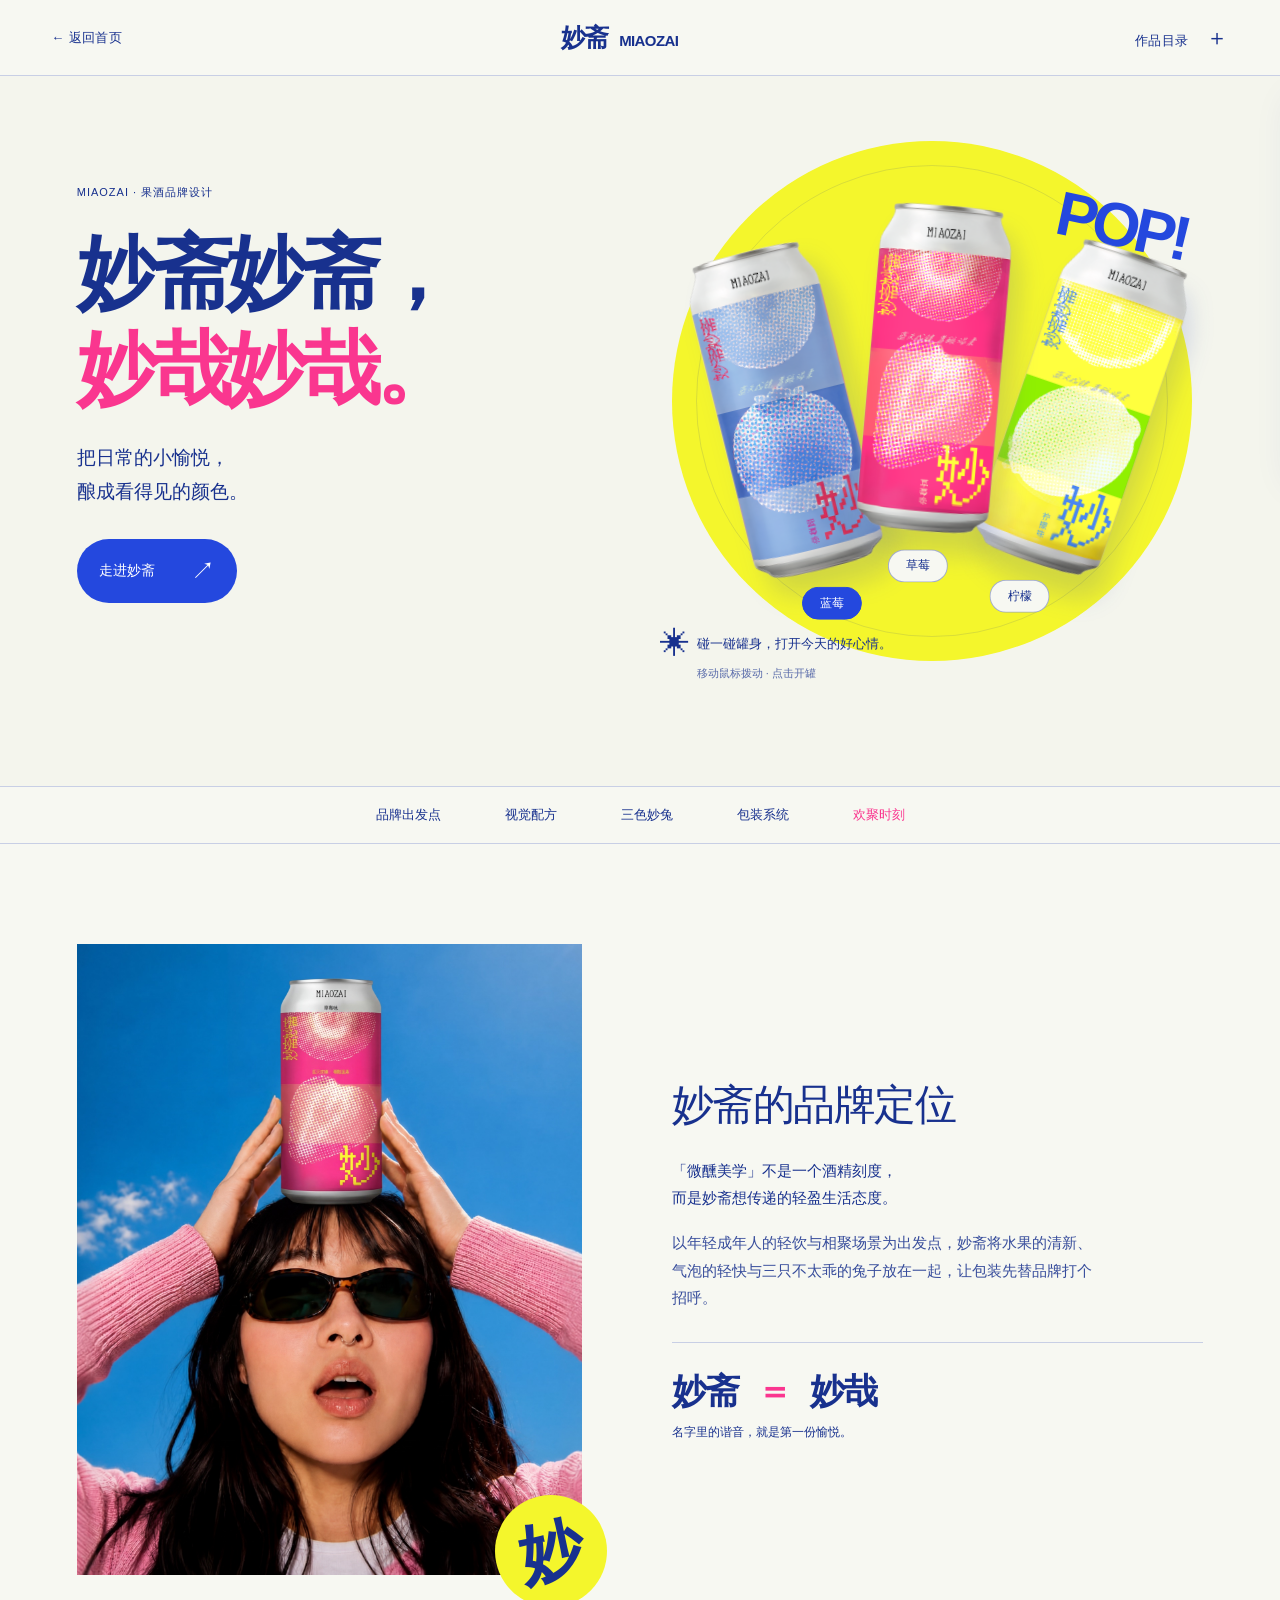
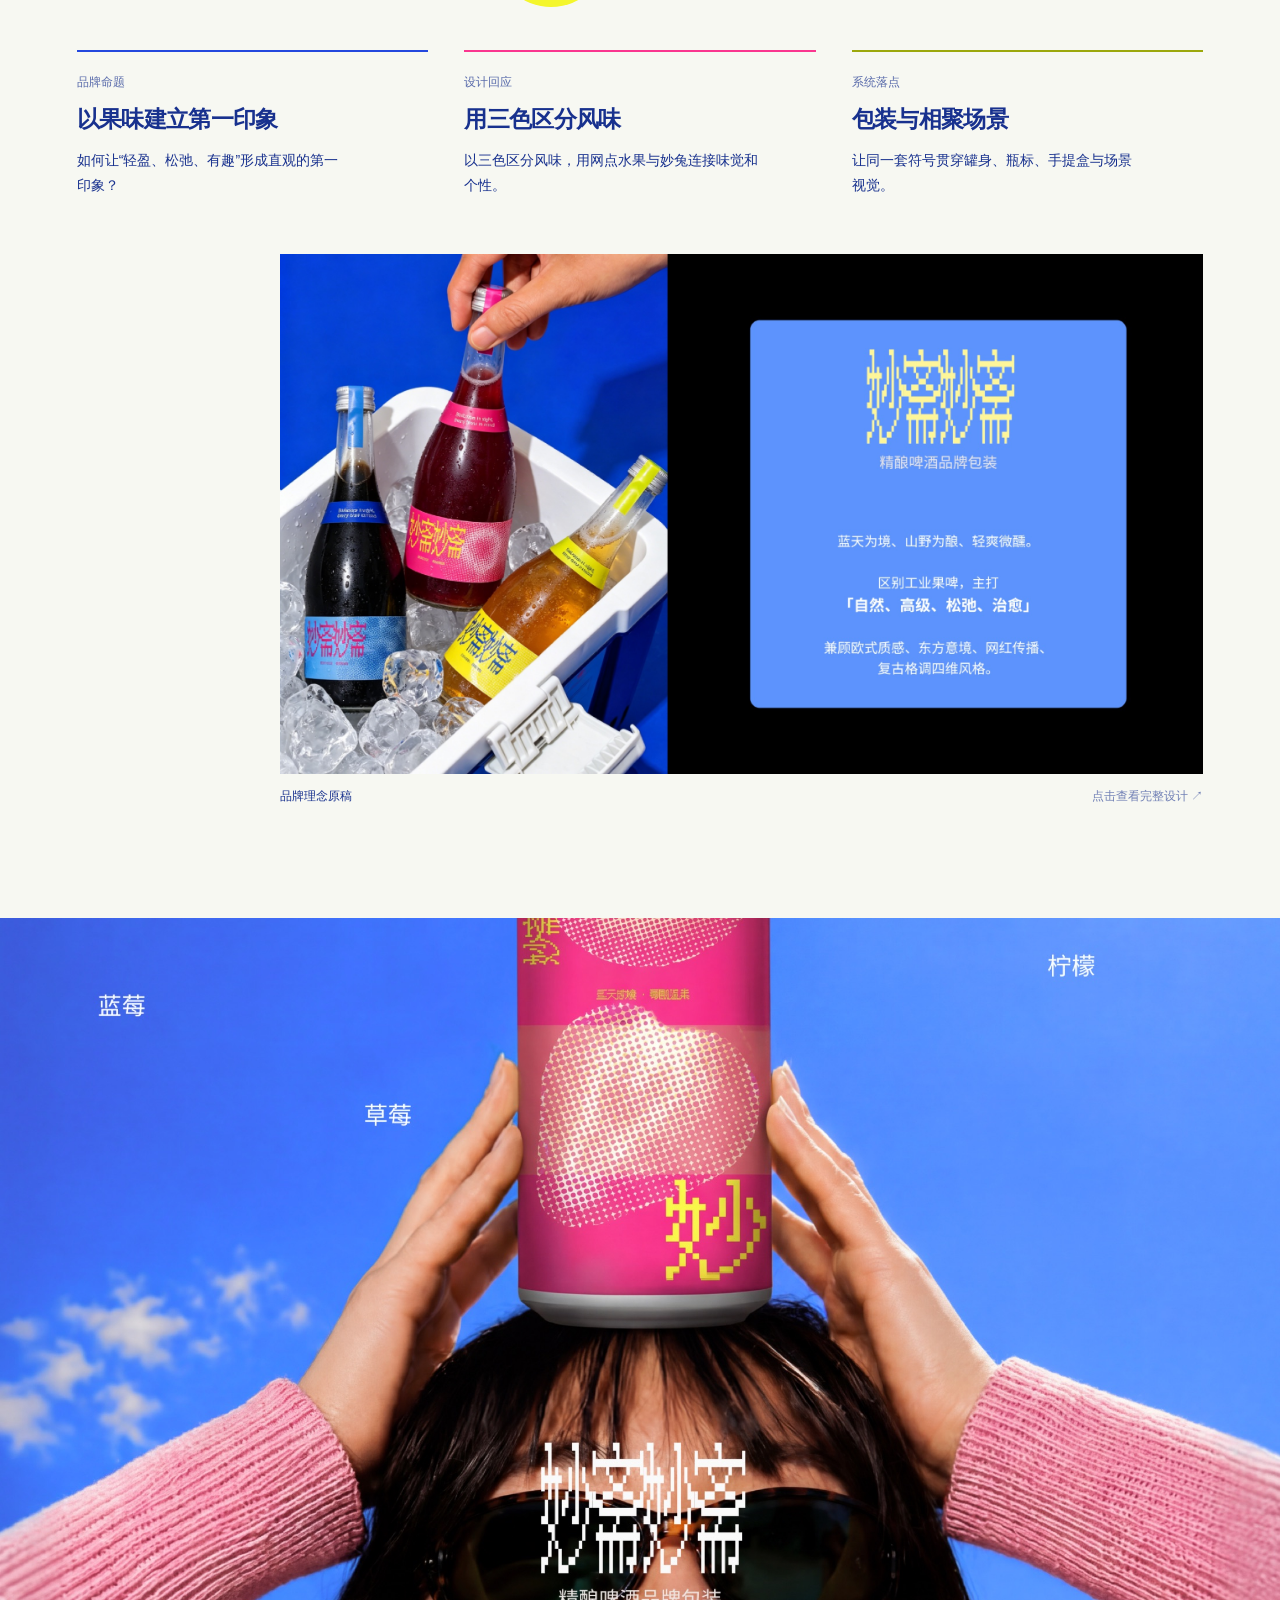
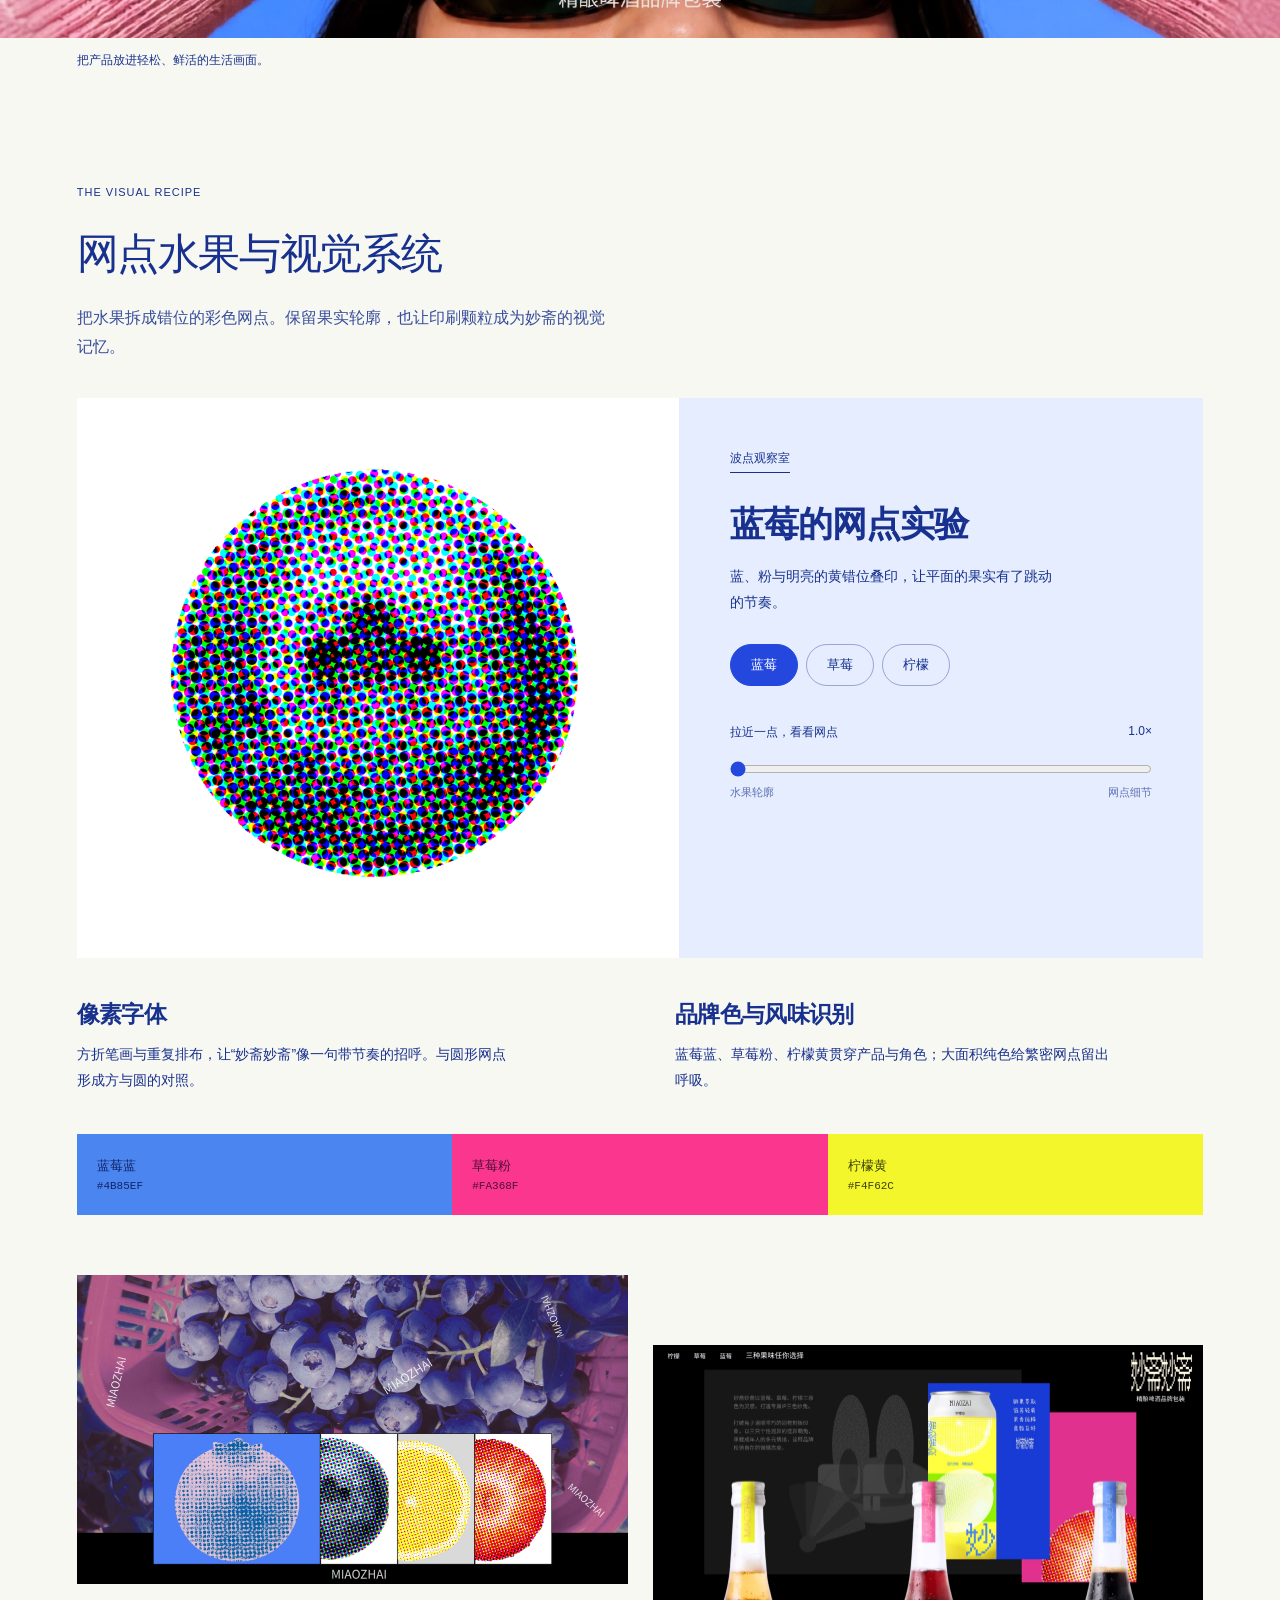
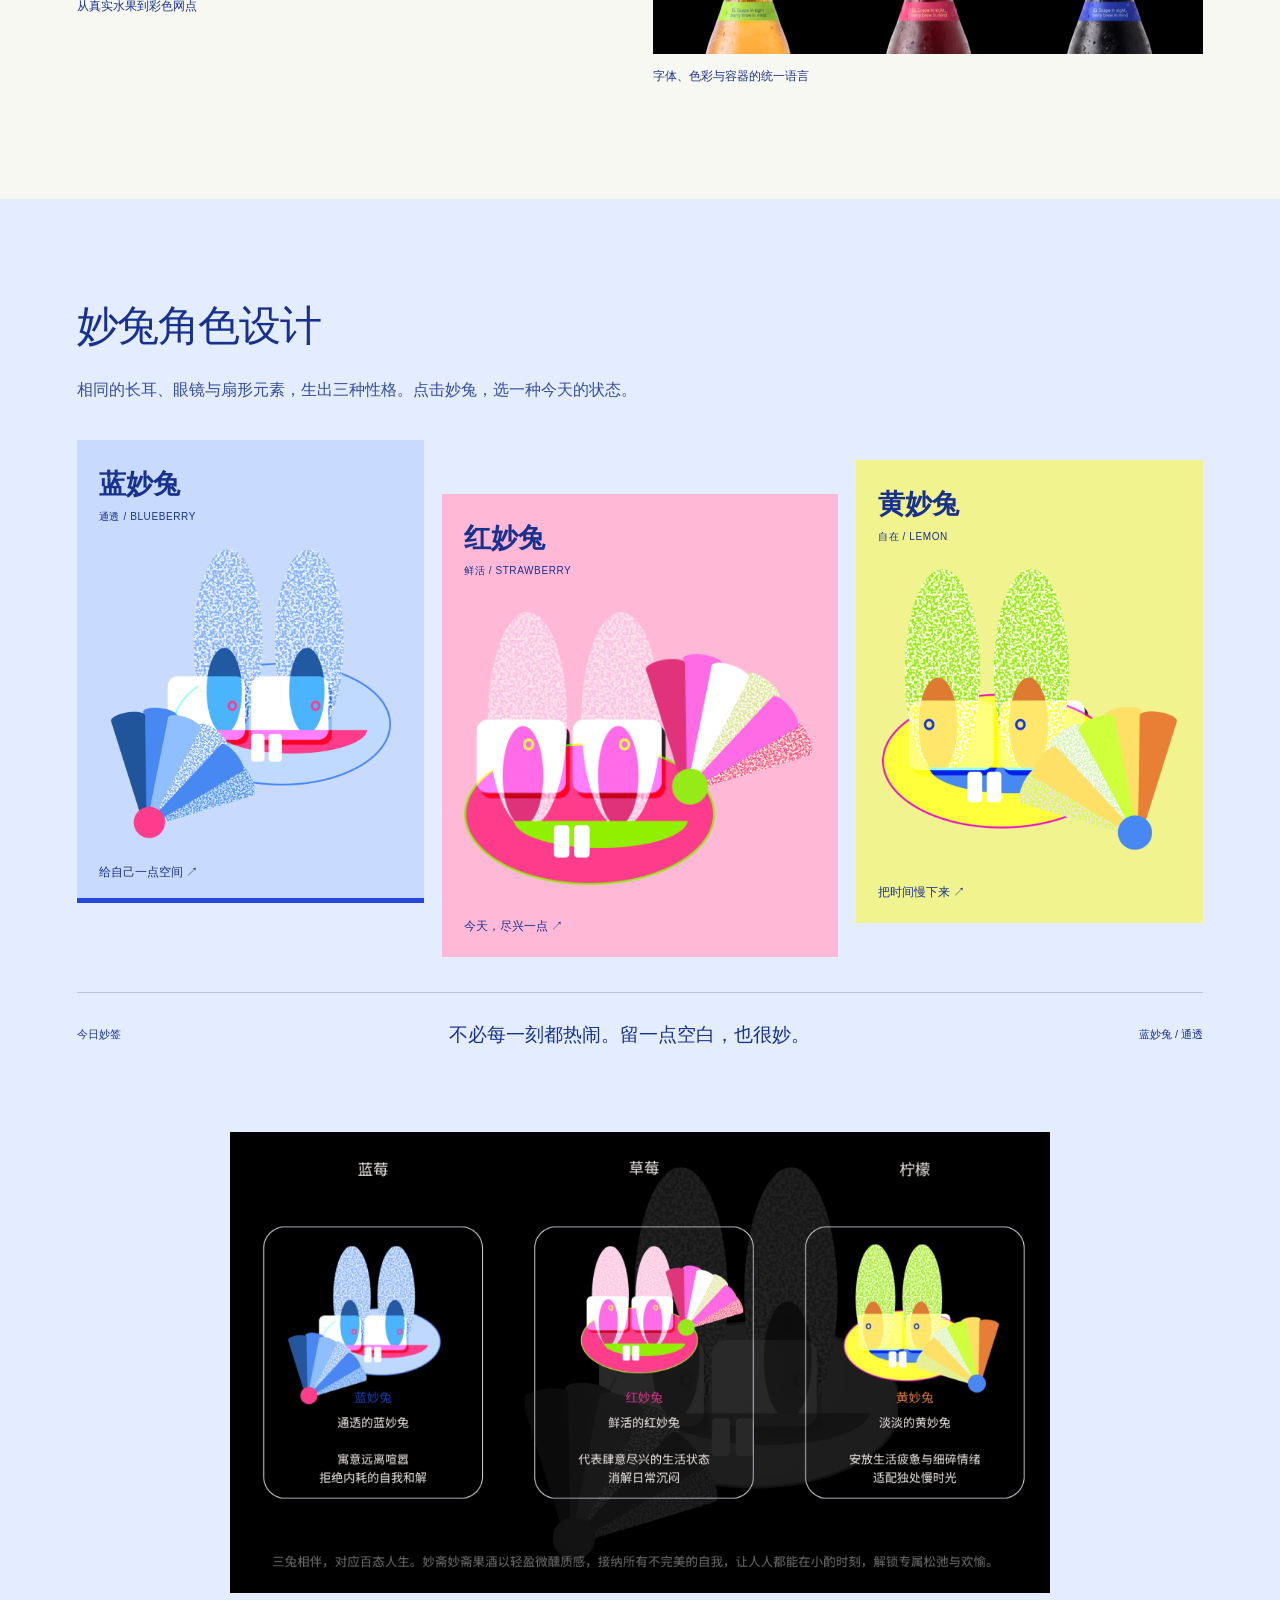
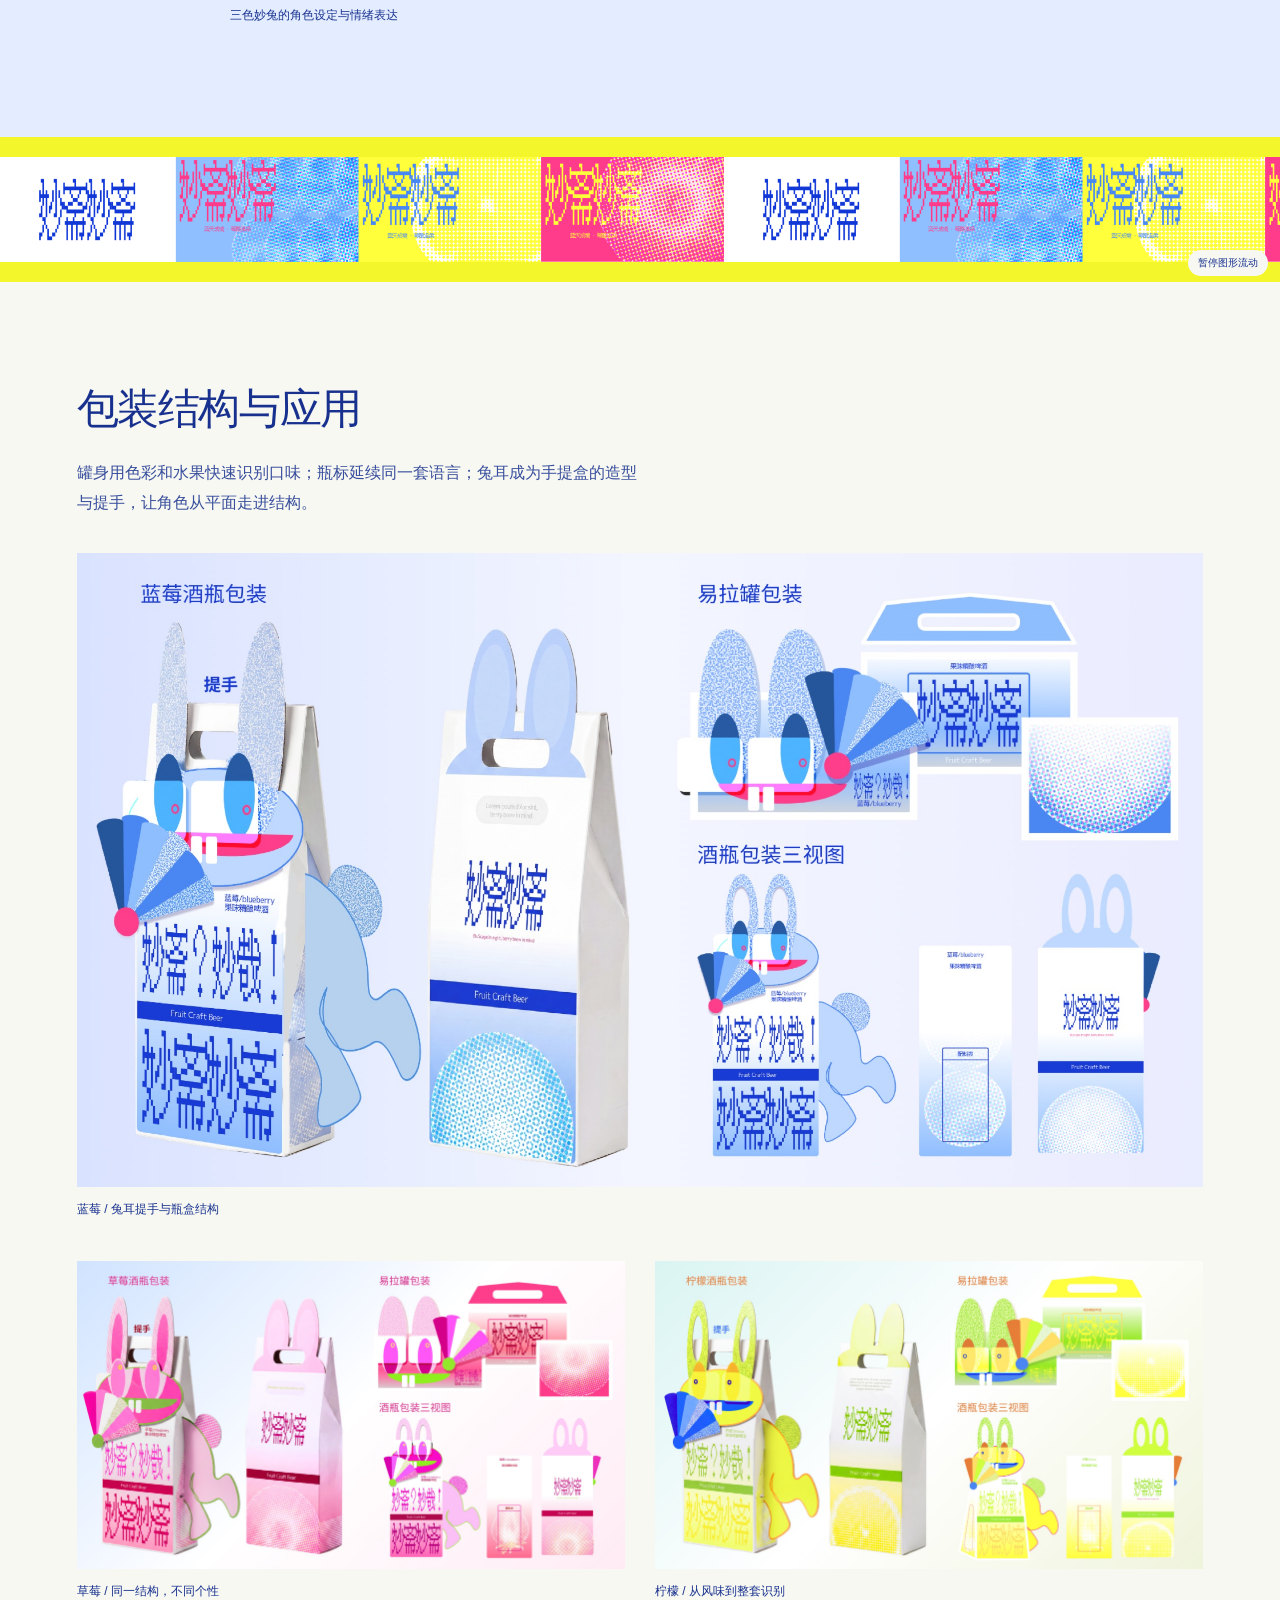
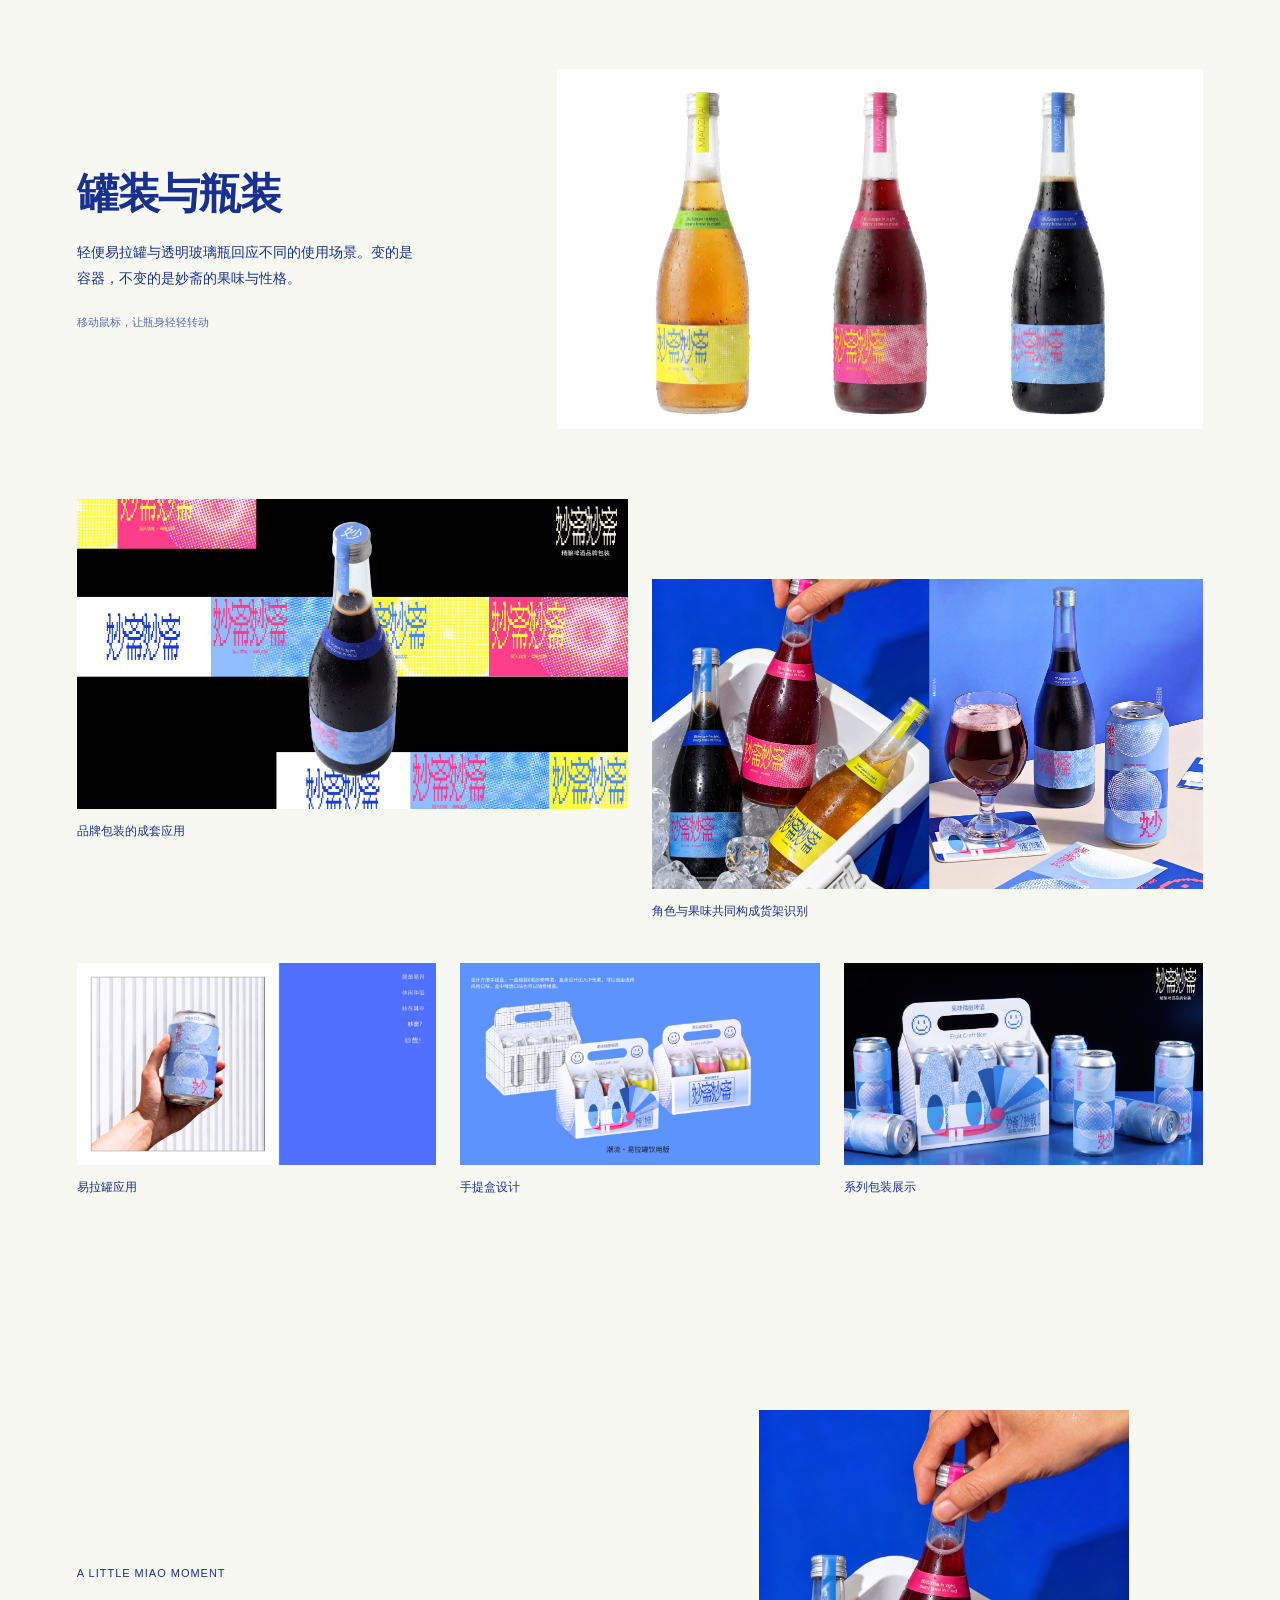
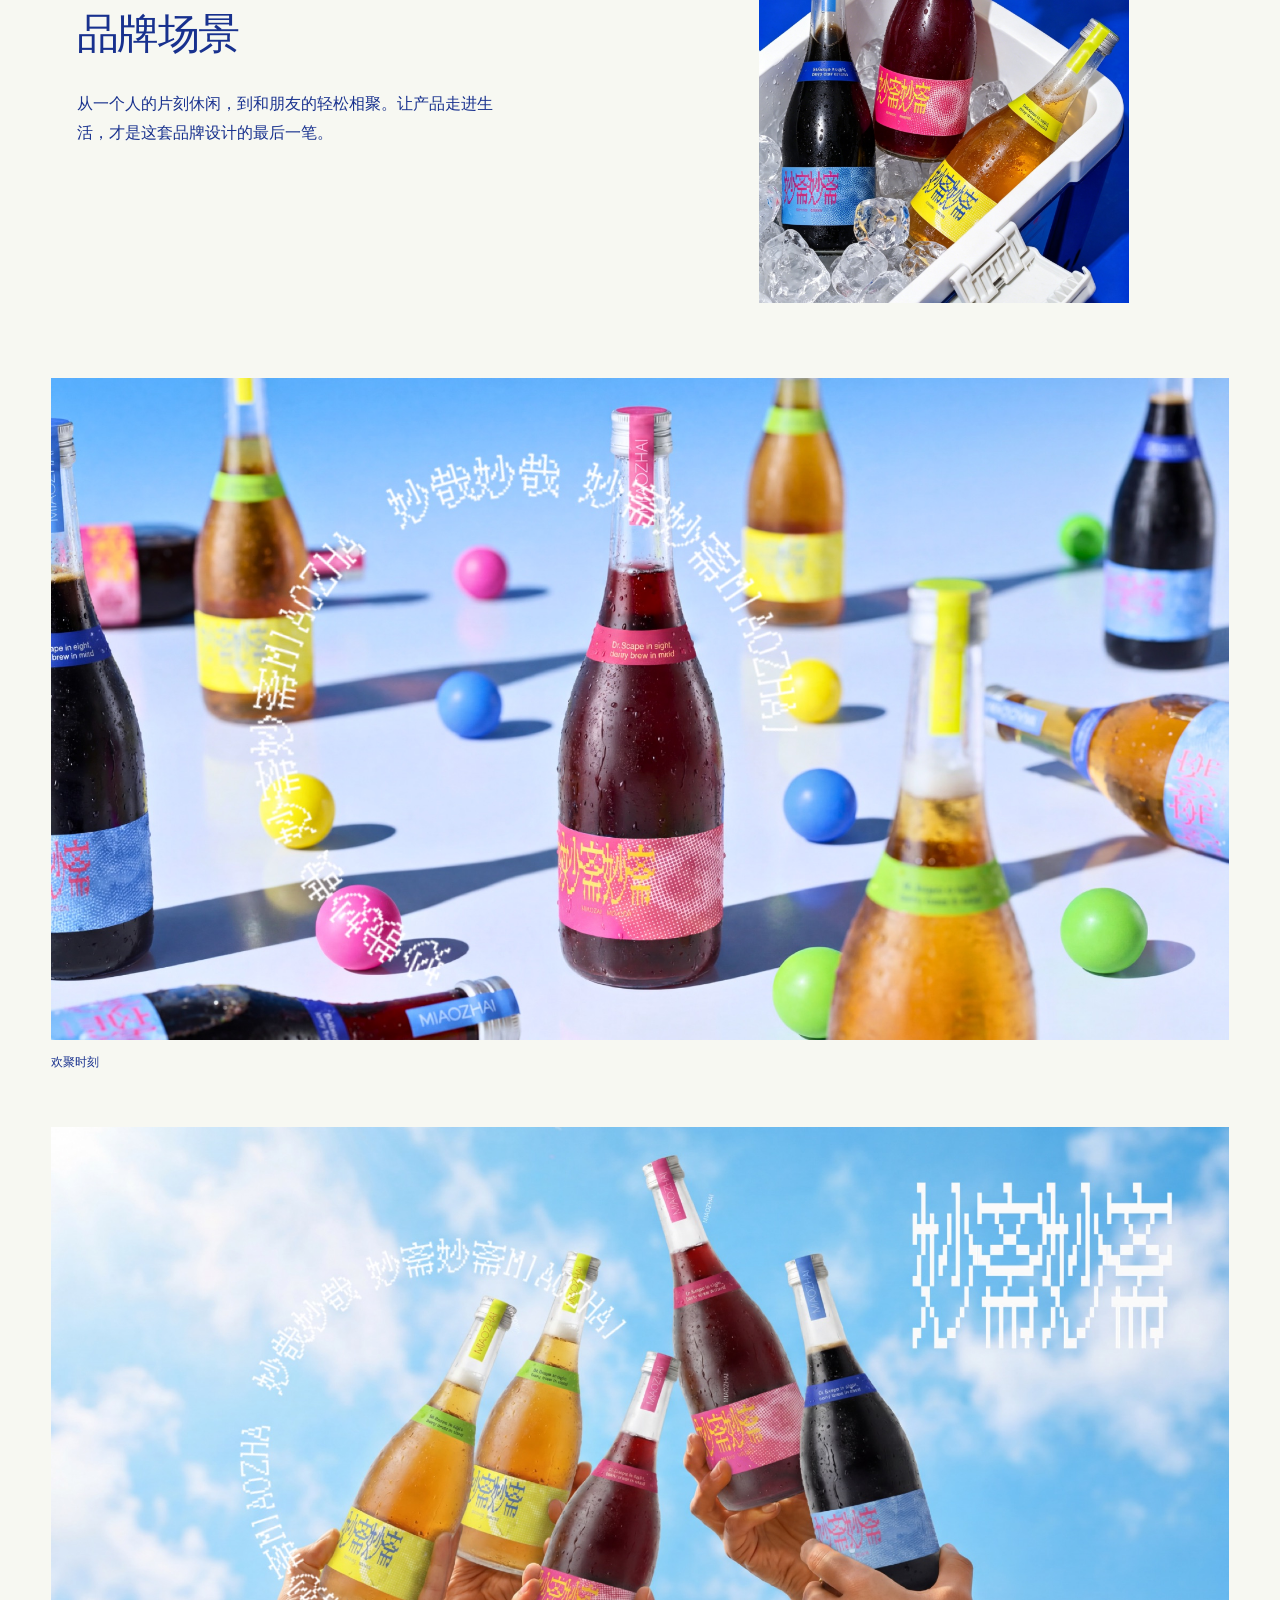
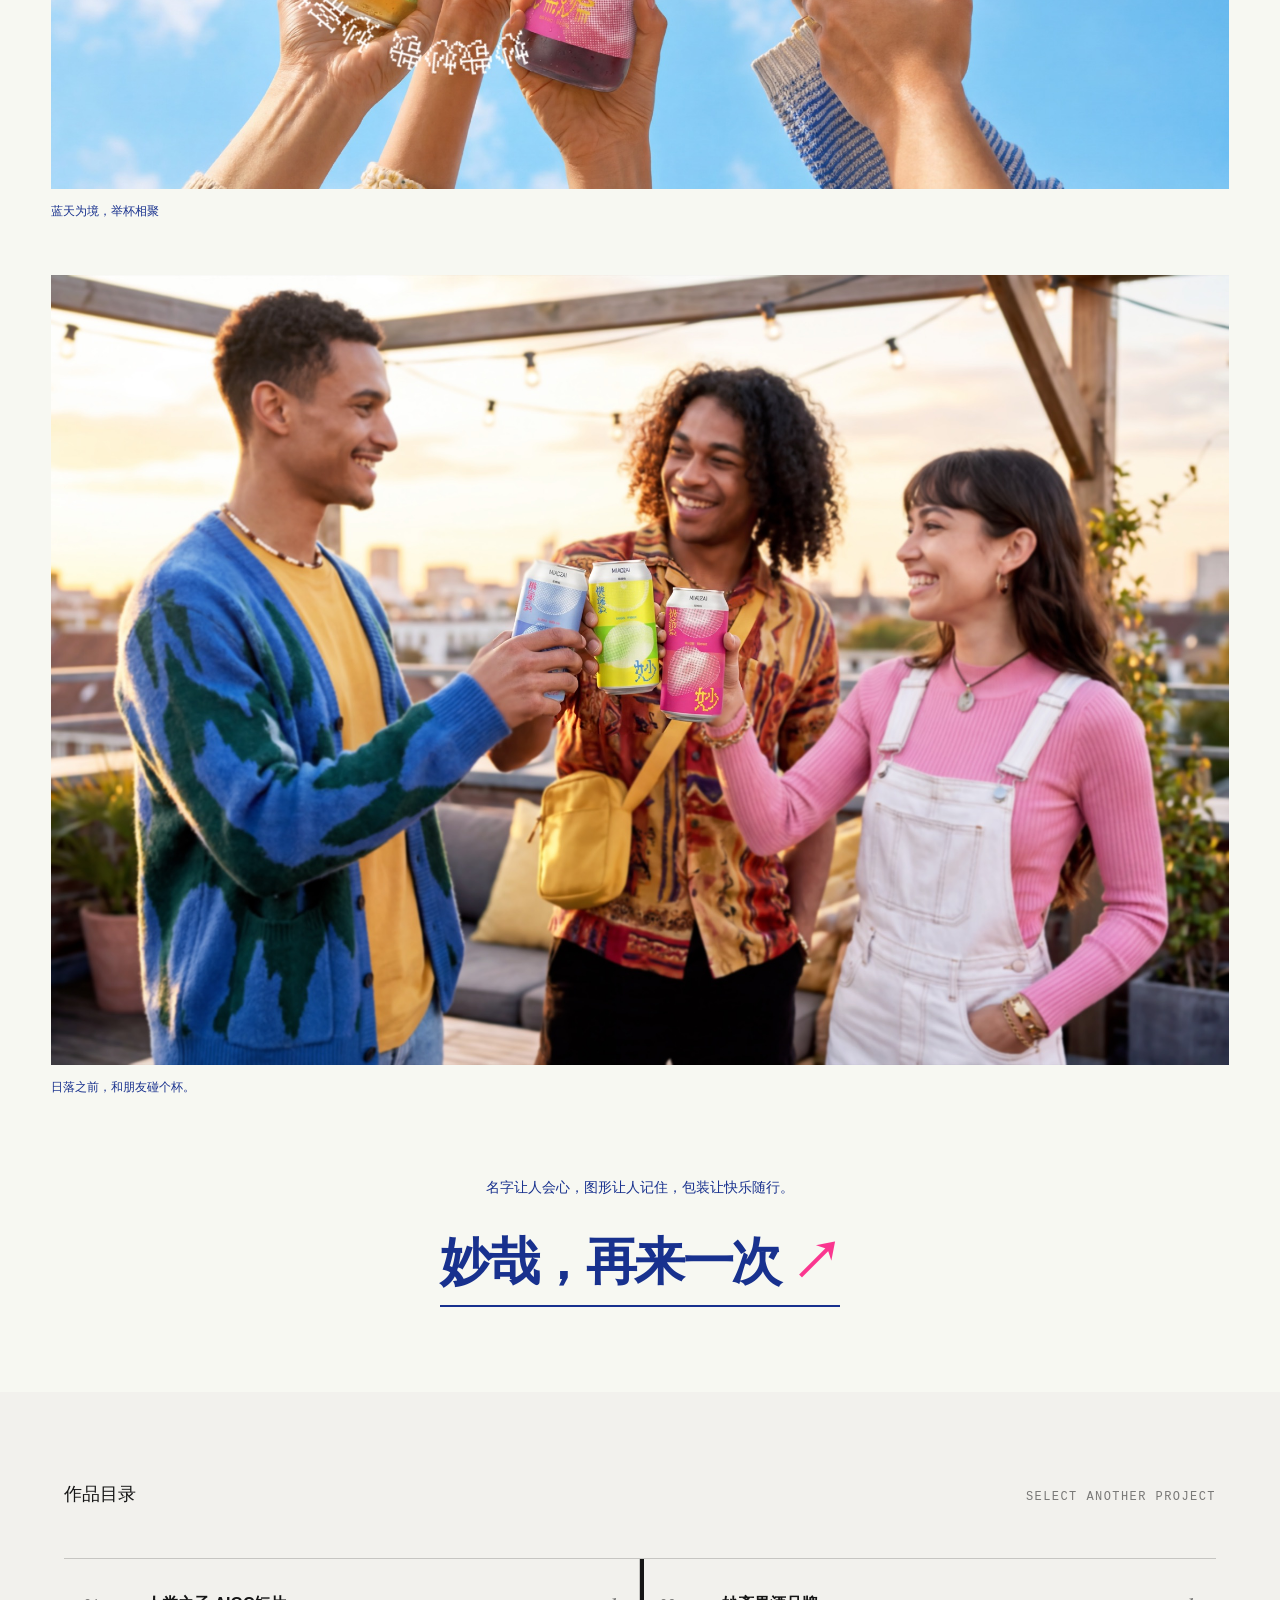
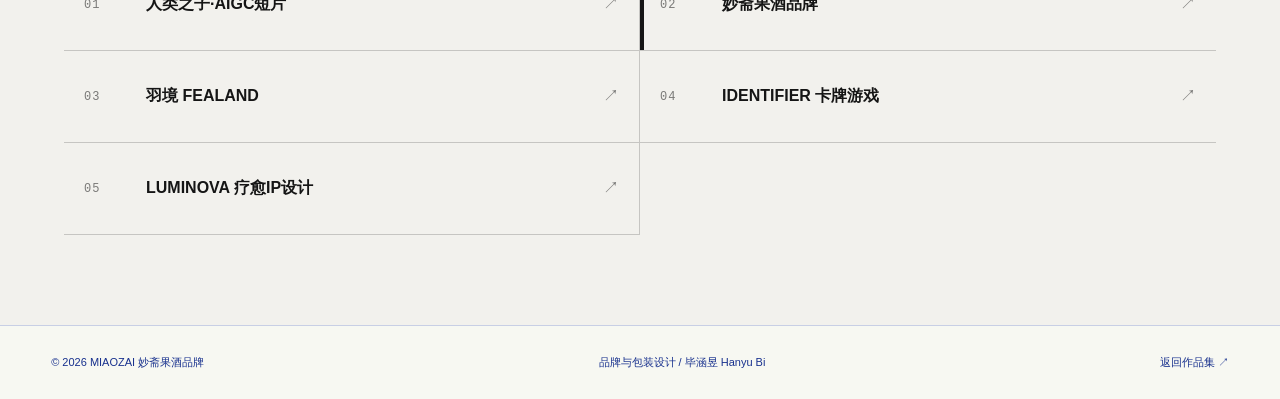
==== project2.html @ dd0b6d34 "Publish portfolio website" ====
<!DOCTYPE html>
<html lang="zh-CN">
<head>
<meta charset="UTF-8">
<meta name="viewport" content="width=device-width, initial-scale=1">
<title>妙斋果酒品牌 | MIAOZAI</title>
<meta name="description" content="毕涵昱的妙斋果酒品牌设计：从微醺美学、彩色波点到三色妙兔，探索一套鲜活的品牌与包装系统。">
<meta name="theme-color" content="#2448de">
<link rel="icon" href="miaozai-assets/rabbit-blue.png">
<link rel="stylesheet" href="miaozai-assets/miaozai.css">
<link rel="stylesheet" href="portfolio-directory.css">
<script src="miaozai-assets/miaozai.js" defer></script>
<link rel="stylesheet" href="portfolio-unified.css">
</head>
<body data-flavor="blueberry">
<a class="skip-link" href="#brand-story">跳至品牌内容</a>
<div class="cursor" id="cursor" aria-hidden="true"></div><div class="crosshair" id="crosshair" aria-hidden="true"></div>
<header class="topbar">
<a href="index.html" class="back-btn">← 返回首页</a>
<a href="#hero" class="wordmark" aria-label="妙斋，返回页首">妙斋 <span>MIAOZAI</span></a>
<button class="menu-toggle" aria-expanded="false" aria-controls="sidebar">作品目录 <span>＋</span></button>
</header>
<nav class="sidebar" id="sidebar" aria-label="作品目录" inert>
<h2>作品 / Work</h2>
<a href="project1.html">01 / 人类之子AIGC短片</a>
<a href="project2.html" aria-current="page">02 / 妙斋果酒品牌</a>
<a href="project3.html">03 / 羽境FEALAND</a>
<a href="project4new/index.html">04 / IDENTIFIER卡牌游戏</a>
<a href="project5/index.html">05 / LUMINOVA疗愈IP设计</a>

</nav>
<div class="menu-shade" hidden></div>
<main>
<section class="hero" id="hero" aria-labelledby="hero-heading">
<div class="hero-copy">
<p class="eyebrow">MIAOZAI · 果酒品牌设计</p>
<h1 id="hero-heading">妙斋妙斋，<br><span>妙哉妙哉。</span></h1>
<p class="hero-intro">把日常的小愉悦，<br>酿成看得见的颜色。</p>
<a class="round-link" href="#brand-story">走进妙斋 <span>↗</span></a>
</div>
<div class="hero-playground">
<div class="flavor-disc" aria-hidden="true"></div>
<span class="hero-pop" aria-hidden="true">POP!</span>
<div class="cans-container" aria-label="点击开罐，切换口味">
<button class="can-item" data-flavor="blueberry" aria-label="打开蓝莓味" aria-pressed="true"><img src="can-blueberry.png" width="840" height="2048" alt="蓝莓味妙斋易拉罐" class="can-img" fetchpriority="high"><span class="can-label">蓝莓</span></button>
<button class="can-item" data-flavor="strawberry" aria-label="打开草莓味" aria-pressed="false"><img src="can-strawberry.png" alt="草莓味妙斋易拉罐" class="can-img" fetchpriority="high"><span class="can-label">草莓</span></button>
<button class="can-item" data-flavor="lemon" aria-label="打开柠檬味" aria-pressed="false"><img src="can-lemon.png" alt="柠檬味妙斋易拉罐" class="can-img" fetchpriority="high"><span class="can-label">柠檬</span></button>
</div>
<div class="hero-feedback"><span class="small-cross" aria-hidden="true">✳</span><p id="flavor-feedback" aria-live="polite">碰一碰罐身，打开今天的好心情。</p><span class="instruction">移动鼠标拨动 · 点击开罐</span></div>
</div>
</section>
<nav class="chapter-nav" aria-label="案例章节"><a href="#brand-story">品牌出发点</a><a href="#visual-system">视觉配方</a><a href="#rabbit-club">三色妙兔</a><a href="#packaging">包装系统</a><a href="#gathering">欢聚时刻</a></nav>
<div id="contentSection" class="content-section">
<section class="brand-story section-wrap" id="brand-story">
<div class="story-photo reveal"><img src="miaozai-assets/hero.jpg" width="1408" height="1747" alt="蓝天下，女孩将草莓味易拉罐顶在头上" loading="lazy"></div>
<div class="story-copy reveal"><h2>妙斋的品牌定位</h2><p class="lead">「微醺美学」不是一个酒精刻度，<br>而是妙斋想传递的轻盈生活态度。</p><p>以年轻成年人的轻饮与相聚场景为出发点，妙斋将水果的清新、气泡的轻快与三只不太乖的兔子放在一起，让包装先替品牌打个招呼。</p><div class="idea-stamp">妙斋 <span>＝</span> 妙哉<small>名字里的谐音，就是第一份愉悦。</small></div></div>
<div class="thinking-path reveal"><article><span>品牌命题</span><h3>以果味建立第一印象</h3><p>如何让“轻盈、松弛、有趣”形成直观的第一印象？</p></article><article><span>设计回应</span><h3>用三色区分风味</h3><p>以三色区分风味，用网点水果与妙兔连接味觉和个性。</p></article><article><span>系统落点</span><h3>包装与相聚场景</h3><p>让同一套符号贯穿罐身、瓶标、手提盒与场景视觉。</p></article></div>
<figure class="artwork story-board reveal"><button class="image-open" aria-label="放大品牌理念原稿"><img src="30.jpg" alt="妙斋品牌理念原稿与冰桶瓶装视觉" width="1920" height="1080" loading="lazy"></button><figcaption>品牌理念原稿 <span>点击查看完整设计 ↗</span></figcaption></figure>
</section>
<figure class="artwork campaign-cover reveal"><button class="image-open" aria-label="放大品牌主视觉"><img src="miao-29.jpg" alt="妙斋草莓易拉罐品牌主视觉" width="1920" height="1080" loading="lazy"></button><figcaption>把产品放进轻松、鲜活的生活画面。</figcaption></figure>
<section class="visual-system section-wrap" id="visual-system">
<header class="section-heading reveal"><p class="eyebrow">THE VISUAL RECIPE</p><h2>网点水果与视觉系统</h2><p>把水果拆成错位的彩色网点。保留果实轮廓，也让印刷颗粒成为妙斋的视觉记忆。</p></header>
<div class="halftone-lab reveal">
<div class="halftone-view"><img id="halftone-image" src="miaozai-assets/halftone-blue.png" width="1024" height="1024" alt="蓝莓彩色网点图案" loading="lazy"></div>
<div class="lab-controls"><span class="lab-label">波点观察室</span><h3>蓝莓的网点实验</h3><p id="lab-description">蓝、粉与明亮的黄错位叠印，让平面的果实有了跳动的节奏。</p><div class="flavor-switch" role="group" aria-label="选择波点水果"><button data-lab="blueberry" aria-pressed="true">蓝莓</button><button data-lab="strawberry" aria-pressed="false">草莓</button><button data-lab="lemon" aria-pressed="false">柠檬</button></div><label class="zoom-label" for="dot-zoom">拉近一点，看看网点 <output id="zoom-value">1.0×</output></label><input id="dot-zoom" type="range" min="1" max="3" step="0.1" value="1"><div class="zoom-ends"><span>水果轮廓</span><span>网点细节</span></div></div>
</div>
<div class="visual-notes"><article><h3>像素字体</h3><p>方折笔画与重复排布，让“妙斋妙斋”像一句带节奏的招呼。与圆形网点形成方与圆的对照。</p></article><article><h3>品牌色与风味识别</h3><p>蓝莓蓝、草莓粉、柠檬黄贯穿产品与角色；大面积纯色给繁密网点留出呼吸。</p></article></div>
<div class="color-ribbon" aria-label="品牌三色"><span>蓝莓蓝 <b>#4B85EF</b></span><span>草莓粉 <b>#FA368F</b></span><span>柠檬黄 <b>#F4F62C</b></span></div>
<div class="original-pair"><figure class="artwork reveal"><button class="image-open" aria-label="放大水果网点设计原稿"><img src="31.jpg" width="1920" height="1080" alt="水果图像与三色波点的视觉提炼原稿" loading="lazy"></button><figcaption>从真实水果到彩色网点</figcaption></figure><figure class="artwork reveal"><button class="image-open" aria-label="放大品牌组合原稿"><img src="32.jpg" width="1920" height="1080" alt="瓶装、易拉罐与妙兔的品牌组合设计" loading="lazy"></button><figcaption>字体、色彩与容器的统一语言</figcaption></figure></div>
</section>
<section class="rabbit-club" id="rabbit-club">
<div class="section-wrap"><header class="section-heading reveal"><h2>妙兔角色设计</h2><p>相同的长耳、眼镜与扇形元素，生出三种性格。点击妙兔，选一种今天的状态。</p></header>
<div class="rabbit-lineup" role="group" aria-label="选择妙兔心情">
<button class="rabbit-choice blue" data-rabbit="blueberry" aria-pressed="true"><span class="rabbit-name">蓝妙兔<small>通透 / BLUEBERRY</small></span><img src="miaozai-assets/rabbit-blue.png" alt="戴眼镜、手持蓝色扇子的蓝妙兔" width="1548" height="1600" loading="lazy"><span class="rabbit-mood">给自己一点空间 ↗</span></button>
<button class="rabbit-choice pink" data-rabbit="strawberry" aria-pressed="false"><span class="rabbit-name">红妙兔<small>鲜活 / STRAWBERRY</small></span><img src="miaozai-assets/rabbit-red.png" alt="粉色长耳、手持撞色扇子的红妙兔" width="1792" height="1389" loading="lazy"><span class="rabbit-mood">今天，尽兴一点 ↗</span></button>
<button class="rabbit-choice yellow" data-rabbit="lemon" aria-pressed="false"><span class="rabbit-name">黄妙兔<small>自在 / LEMON</small></span><img src="miaozai-assets/rabbit-yellow.png" alt="黄色脸颊、绿色长耳的黄妙兔" width="1600" height="1567" loading="lazy"><span class="rabbit-mood">把时间慢下来 ↗</span></button>
</div>
<div class="mood-note" aria-live="polite"><span>今日妙签</span><p id="mood-copy">不必每一刻都热闹。留一点空白，也很妙。</p><span id="mood-name">蓝妙兔 / 通透</span></div>
<figure class="artwork rabbit-original reveal"><button class="image-open" aria-label="放大三色妙兔设计原稿"><img src="33.jpg" width="1920" height="1080" alt="蓝妙兔、红妙兔、黄妙兔性格设定原稿" loading="lazy"></button><figcaption>三色妙兔的角色设定与情绪表达</figcaption></figure>
</div></section>
<div class="brand-strip"><div class="marquee-track"><img src="横条.png" alt="妙斋品牌图形横条" loading="lazy"><img src="横条.png" alt="" aria-hidden="true" loading="lazy"></div><button class="motion-toggle" aria-pressed="false">暂停图形流动</button></div>
<section class="packaging section-wrap" id="packaging">
<header class="section-heading reveal"><h2>包装结构与应用</h2><p>罐身用色彩和水果快速识别口味；瓶标延续同一套语言；兔耳成为手提盒的造型与提手，让角色从平面走进结构。</p></header>
<div class="package-boards">
<figure class="artwork reveal"><button class="image-open" aria-label="放大蓝莓包装结构"><img src="41.jpg" width="1920" height="1080" alt="蓝莓包装设计、兔耳提手与三视图" loading="lazy"></button><figcaption>蓝莓 / 兔耳提手与瓶盒结构</figcaption></figure>
<figure class="artwork reveal"><button class="image-open" aria-label="放大草莓包装结构"><img src="42.jpg" width="1920" height="1080" alt="草莓包装设计与结构展开" loading="lazy"></button><figcaption>草莓 / 同一结构，不同个性</figcaption></figure>
<figure class="artwork reveal"><button class="image-open" aria-label="放大柠檬包装结构"><img src="43.jpg" width="1920" height="1080" alt="柠檬包装设计与结构展开" loading="lazy"></button><figcaption>柠檬 / 从风味到整套识别</figcaption></figure>
</div>
<div class="bottle-story reveal"><div class="bottle-copy"><h3>罐装与瓶装</h3><p>轻便易拉罐与透明玻璃瓶回应不同的使用场景。变的是容器，不变的是妙斋的果味与性格。</p><span>移动鼠标，让瓶身轻轻转动</span></div><div class="bottle-tilt" tabindex="0" role="button" aria-label="轻碰三款瓶装果酒"><img src="miaozai-assets/bottles.jpg" alt="蓝莓、草莓、柠檬三款妙斋瓶装果酒" width="2048" height="1143" loading="lazy"></div></div>
<div class="application-grid">
<figure class="artwork wide reveal"><button class="image-open" aria-label="放大包装应用展示一"><img src="miaozhai-44.jpg" width="1920" height="1080" alt="妙斋包装应用展示一" loading="lazy"></button><figcaption>品牌包装的成套应用</figcaption></figure>
<figure class="artwork wide reveal"><button class="image-open" aria-label="放大包装应用展示二"><img src="miaozhai-45.jpg" width="1920" height="1080" alt="妙斋包装应用展示二" loading="lazy"></button><figcaption>角色与果味共同构成货架识别</figcaption></figure>
<figure class="artwork reveal"><button class="image-open" aria-label="放大易拉罐展示"><img src="miaozhai-37.jpg" width="1920" height="1080" alt="妙斋易拉罐应用展示" loading="lazy"></button><figcaption>易拉罐应用</figcaption></figure>
<figure class="artwork reveal"><button class="image-open" aria-label="放大手提盒设计"><img src="miaozhai-miaozhai.jpg" width="1920" height="1080" alt="妙斋手提盒设计" loading="lazy"></button><figcaption>手提盒设计</figcaption></figure>
<figure class="artwork reveal"><button class="image-open" aria-label="放大系列包装展示"><img src="miaozhai-38.jpg" width="1920" height="1080" alt="妙斋系列包装展示" loading="lazy"></button><figcaption>系列包装展示</figcaption></figure>
</div>
</section>
<section class="gathering" id="gathering"><div class="gathering-intro section-wrap"><div class="reveal"><p class="eyebrow">A LITTLE MIAO MOMENT</p><h2>品牌场景</h2><p>从一个人的片刻休闲，到和朋友的轻松相聚。让产品走进生活，才是这套品牌设计的最后一笔。</p></div><figure class="ice-photo reveal"><img src="miaozai-assets/ice.jpg" width="1280" height="1907" alt="蓝色冰桶里冰镇的妙斋果酒" loading="lazy"></figure></div>
<div class="gathering-gallery section-wrap"><figure class="artwork reveal"><button class="image-open" aria-label="放大欢聚时刻场景"><img src="miaozhai-gathering.jpg" width="1920" height="1080" alt="妙斋欢聚时刻" loading="lazy"></button><figcaption>欢聚时刻</figcaption></figure><figure class="artwork reveal"><button class="image-open" aria-label="放大妙斋举杯场景"><img src="miaozhai-sky.jpg" width="1920" height="1080" alt="蓝天下的妙斋举杯场景" loading="lazy"></button><figcaption>蓝天为境，举杯相聚</figcaption></figure><figure class="artwork reveal"><button class="image-open" aria-label="放大露台聚会场景"><img src="miaozai-assets/gathering-party.jpg" width="2200" height="1475" alt="夕阳下，三位朋友在露台举起妙斋果酒碰杯" loading="lazy"></button><figcaption>日落之前，和朋友碰个杯。</figcaption></figure></div>
<div class="closing section-wrap"><p>名字让人会心，图形让人记住，包装让快乐随行。</p><a href="#hero">妙哉，再来一次 <span>↗</span></a></div></section>
</div>
<section class="portfolio-project-directory" aria-labelledby="project-directory-title-2"><div class="portfolio-project-directory__inner"><div class="portfolio-project-directory__heading"><h2 id="project-directory-title-2">作品目录</h2><span>SELECT ANOTHER PROJECT</span></div><nav class="portfolio-project-directory__grid" aria-label="其他作品"><a class="portfolio-project-directory__item" href="project1.html"><span class="portfolio-project-directory__number">01</span><strong class="portfolio-project-directory__name">人类之子·AIGC短片</strong><span class="portfolio-project-directory__arrow">↗</span></a><a class="portfolio-project-directory__item" href="project2.html" aria-current="page"><span class="portfolio-project-directory__number">02</span><strong class="portfolio-project-directory__name">妙斋果酒品牌</strong><span class="portfolio-project-directory__arrow">↗</span></a><a class="portfolio-project-directory__item" href="project3.html"><span class="portfolio-project-directory__number">03</span><strong class="portfolio-project-directory__name">羽境 FEALAND</strong><span class="portfolio-project-directory__arrow">↗</span></a><a class="portfolio-project-directory__item" href="project4new/index.html"><span class="portfolio-project-directory__number">04</span><strong class="portfolio-project-directory__name">IDENTIFIER 卡牌游戏</strong><span class="portfolio-project-directory__arrow">↗</span></a><a class="portfolio-project-directory__item" href="project5/index.html"><span class="portfolio-project-directory__number">05</span><strong class="portfolio-project-directory__name">LUMINOVA 疗愈IP设计</strong><span class="portfolio-project-directory__arrow">↗</span></a></nav></div></section>
</main>
<footer class="footer"><p>© 2026 MIAOZAI 妙斋果酒品牌</p><p>品牌与包装设计 / 毕涵昱 Hanyu Bi</p><a href="index.html">返回作品集 ↗</a></footer>
<div class="bubbles" id="bubbles" aria-hidden="true"></div>
<dialog class="lightbox" aria-label="完整设计原图"><div class="lightbox-toolbar"><p id="lightbox-caption"></p><button class="lightbox-close" autofocus>关闭 ×</button></div><img id="lightbox-image" alt=""><p class="lightbox-help">Esc 关闭 · 图片保留完整比例</p></dialog>
<script src="portfolio-ripple.js" defer></script>
</body>
</html>
---- miaozai-assets/miaozai.css ----
/* MIAOZAI editorial redesign. Brand palette deliberately retains blue/pink/yellow.
   Dials: variance 8 / motion 6 / density 5. Native CSS, no remote dependencies.
   Layers: content 0, chapter nav 20, header/menu 30/40, cursor 60, dialog top layer.
   Shapes: rectangular editorial images, pill controls, circles only for fruit/bubbles. */
:root{--blue:#2448de;--pink:#fa368f;--yellow:#f4f62c;--ink:#18318e;--paper:#f7f8f2;--line:#c8cfe5;--soft:#dce8ff;--flavor:#4b85ef;--ease:cubic-bezier(.2,.75,.25,1)}
*{box-sizing:border-box;margin:0;padding:0}html{scroll-behavior:smooth;scroll-padding-top:130px}body{font-family:"Helvetica Neue","PingFang SC","Hiragino Sans GB",sans-serif;background:var(--paper);color:var(--ink);overflow-x:clip}button,a,input{-webkit-tap-highlight-color:transparent}button,input{font:inherit}button{color:inherit;cursor:pointer}a{color:inherit;text-decoration:none}img{display:block;max-width:100%;height:auto}button{border:0}button:focus-visible,a:focus-visible,input:focus-visible,.bottle-tilt:focus-visible{outline:3px solid var(--pink);outline-offset:6px}button:active,.round-link:active{transform:scale(.97)}::selection{background:var(--yellow);color:var(--blue)}.skip-link{position:fixed;top:-100px;left:20px;background:var(--yellow);padding:16px;z-index:70}.skip-link:focus{top:12px}.topbar{height:76px;position:relative;z-index:40;display:flex;align-items:center;justify-content:space-between;padding:0 4vw;border-bottom:1px solid var(--line);background:var(--paper)}.back-btn,.menu-toggle{font-size:13px;letter-spacing:.03em}.wordmark{font-size:25px;font-weight:800;letter-spacing:-1.5px}.wordmark span{font-size:15px;letter-spacing:-.6px;margin-left:6px}.menu-toggle{background:none;padding:12px 0 12px 18px}.menu-toggle span{font-size:22px;margin-left:14px;display:inline-block;transition:transform .25s}.menu-toggle[aria-expanded=true] span{transform:rotate(45deg)}.sidebar{position:fixed;right:0;top:76px;width:min(440px,100%);padding:34px;background:var(--paper);z-index:40;transform:translateX(105%);transition:transform .35s var(--ease);box-shadow:-12px 22px 35px #18318e16}.sidebar.show{transform:translateX(0)}.sidebar h2{font-size:13px;margin-bottom:22px;font-weight:500}.sidebar a,.unavailable{display:block;padding:17px 0;border-bottom:1px solid var(--line);font-size:16px}.sidebar a:hover,.sidebar [aria-current]{color:var(--pink)}.unavailable{opacity:.5}.unavailable small{font-size:11px}.menu-shade{position:fixed;inset:76px 0 0;background:#18318e45;z-index:30}.hero{max-width:1600px;margin:auto;min-height:min(730px,calc(100svh - 76px));display:grid;grid-template-columns:1fr 1.05fr;align-items:center;position:relative;padding:45px 4vw 48px;gap:20px;background:#f4f5ed}.hero-copy{position:relative;z-index:2;padding:0 0 15px 2vw}.eyebrow{font-size:12px;letter-spacing:.13em;font-weight:600;margin-bottom:24px}.hero h1{font-size:clamp(55px,6.25vw,96px);letter-spacing:-.065em;line-height:1.2;font-weight:800;white-space:nowrap}.hero h1 span{color:var(--pink)}.hero-intro{font-size:19px;line-height:1.8;margin:24px 0 30px}.round-link{display:inline-flex;gap:36px;align-items:center;background:var(--blue);color:#fff;padding:16px 22px;border-radius:40px;font-size:14px;transition:background .2s,transform .2s}.round-link:hover{background:#152eab}.round-link span{font-size:24px}.hero-playground{position:relative;min-height:555px;display:flex;align-items:center;justify-content:center;isolation:isolate}.flavor-disc{position:absolute;width:94%;aspect-ratio:1;border-radius:50%;background:var(--yellow);z-index:-1;max-width:580px;transition:background .4s}.flavor-disc:after{content:"";position:absolute;inset:24px;border:1px solid #18318e20;border-radius:inherit}.hero-pop{position:absolute;right:8%;top:4%;font-size:62px;font-weight:900;letter-spacing:-5px;transform:rotate(12deg);color:var(--blue)}.cans-container{display:flex;align-items:center;justify-content:center;width:100%;gap:8px;perspective:900px;padding:22px 12px 25px}.can-item{background:transparent;position:relative;width:30%;max-width:172px;transition:transform .35s var(--ease);--angle:0deg;--lift:0px;transform:translateY(var(--lift)) rotate(var(--angle));flex-shrink:0}.can-item:nth-child(1){--angle:-14deg;--lift:36px}.can-item:nth-child(2){--angle:5deg;--lift:-6px;z-index:2}.can-item:nth-child(3){--angle:19deg;--lift:33px}.can-item:hover{--lift:-14px}.can-img{width:100%;aspect-ratio:840/2048;object-fit:contain;filter:drop-shadow(12px 22px 12px #243fa32a);transform:rotateY(var(--ry,0deg)) rotateX(var(--rx,0deg));transition:transform .25s var(--ease)}.can-label{display:inline-block;font-size:12px;margin-top:18px;border:1px solid #18318e60;border-radius:30px;padding:7px 17px;background:var(--paper);transform:rotate(calc(var(--angle) * -1))}.can-item[aria-pressed=true] .can-label{background:var(--blue);color:white;border-color:var(--blue)}.hero-feedback{position:absolute;left:4%;right:0;bottom:-8px;display:grid;grid-template-columns:30px 1fr;align-items:center;gap:0 7px}.small-cross{font-size:30px}.hero-feedback p{font-size:13px}.instruction{grid-column:2;font-size:11px;margin-top:5px;opacity:.7}.chapter-nav{display:flex;justify-content:center;gap:5vw;background:var(--paper);border-block:1px solid var(--line);padding:19px 24px;position:sticky;top:0;z-index:20}.chapter-nav a{font-size:13px;white-space:nowrap;transition:color .2s}.chapter-nav a:hover,.chapter-nav a.active{color:var(--pink)}.section-wrap{max-width:1400px;margin:auto;padding:100px 6vw}.brand-story{display:grid;grid-template-columns:.95fr 1fr;gap:55px 7vw;align-items:center}.story-photo{position:relative}.story-photo img{width:100%;aspect-ratio:4/5;object-fit:cover}.story-photo:after{content:"妙";position:absolute;bottom:-32px;right:-25px;display:grid;place-items:center;width:112px;height:112px;border-radius:50%;background:var(--yellow);font-size:64px;font-weight:900;transform:rotate(-12deg)}h2{font-size:clamp(36px,4.1vw,62px);letter-spacing:-.055em;line-height:1.23;font-weight:750}h3{font-size:24px;line-height:1.4;letter-spacing:-.03em}p{line-height:1.85}.pink-text{color:var(--pink)}.story-copy>.lead{font-size:20px;line-height:1.75;margin:26px 0 18px}.story-copy>p:not(.lead){font-size:15px;max-width:440px;opacity:.86}.idea-stamp{border-top:1px solid var(--line);margin-top:30px;padding-top:25px;font-size:35px;font-weight:700;letter-spacing:-2px}.idea-stamp>span{color:var(--pink);padding:0 12px}.idea-stamp small{display:block;font-size:12px;letter-spacing:0;font-weight:400;margin-top:9px}.thinking-path{grid-column:1/-1;display:grid;grid-template-columns:repeat(3,1fr);gap:36px;padding-top:20px}.thinking-path article{border-top:2px solid var(--blue);padding-top:20px}.thinking-path article:nth-child(2){border-color:var(--pink)}.thinking-path article:nth-child(3){border-color:#9ca80c}.thinking-path article>span{font-size:12px;opacity:.7}.thinking-path h3{font-size:23px;margin:12px 0}.thinking-path p{font-size:14px;max-width:300px}.artwork{min-width:0}.image-open{display:block;width:100%;background:transparent;overflow:hidden;text-align:left;cursor:zoom-in}.image-open img{width:100%;transition:transform .55s var(--ease);object-fit:contain}.image-open:hover img{transform:scale(1.02)}.artwork figcaption{font-size:12px;padding:12px 0;line-height:1.7;display:flex;justify-content:space-between;gap:20px}.artwork figcaption span{opacity:.6}.story-board{grid-column:1/-1;width:82%;margin-left:auto}.campaign-cover{max-width:1600px;margin:auto}.campaign-cover figcaption{padding:12px 6vw}.section-heading{max-width:770px;margin-bottom:42px}.section-heading>p:not(.eyebrow){font-size:16px;max-width:560px;margin-top:22px;opacity:.85}.halftone-lab{display:grid;grid-template-columns:1.15fr 1fr;min-height:500px;background:#e5edff}.halftone-view{overflow:hidden;display:grid;place-items:center;background:#fff;min-height:400px}.halftone-view img{width:100%;height:100%;max-height:560px;object-fit:contain;transform:scale(var(--zoom,1));transition:transform .1s linear;mix-blend-mode:multiply}.lab-controls{padding:50px 4vw}.lab-label{font-size:12px;border-bottom:1px solid currentColor;padding-bottom:5px;display:inline-block}.lab-controls h3{font-size:35px;margin:28px 0 18px;line-height:1.3}.lab-controls p{font-size:14px;max-width:330px}.flavor-switch{display:flex;gap:8px;margin:28px 0 38px}.flavor-switch button{font-size:13px;padding:11px 20px;border:1px solid #18318e60;border-radius:30px;background:transparent;transition:background .2s}.flavor-switch button[aria-pressed=true]{background:var(--blue);color:white;border-color:var(--blue)}.zoom-label{display:flex;justify-content:space-between;gap:12px;font-size:12px}.zoom-label output{font-variant-numeric:tabular-nums}input[type=range]{width:100%;accent-color:var(--blue);margin:20px 0 8px;cursor:ew-resize}.zoom-ends{display:flex;justify-content:space-between;font-size:11px;opacity:.65}.visual-notes{display:grid;grid-template-columns:1fr 1fr;gap:70px;margin:40px 0}.visual-notes h3{font-size:23px;margin-bottom:12px}.visual-notes p{font-size:14px;max-width:440px}.color-ribbon{display:grid;grid-template-columns:repeat(3,1fr);margin:35px 0 60px}.color-ribbon span{padding:23px 20px;background:#4b85ef;color:#132467;font-size:13px}.color-ribbon span:nth-child(2){background:var(--pink);color:#501037}.color-ribbon span:nth-child(3){background:var(--yellow);color:#3b4108}.color-ribbon b{font:11px monospace;display:block;margin-top:5px}.original-pair{display:grid;grid-template-columns:1fr 1fr;gap:25px}.original-pair figure:last-child{margin-top:70px}.rabbit-club{background:#e3edff}.rabbit-club .section-heading{max-width:670px}.rabbit-lineup{display:grid;grid-template-columns:1fr 1.14fr 1fr;gap:18px;align-items:start}.rabbit-choice{position:relative;text-align:left;padding:26px 22px 22px;background:#c8dbff;transition:transform .3s var(--ease),box-shadow .3s;overflow:hidden}.rabbit-choice.pink{background:#ffb9d7;margin-top:54px}.rabbit-choice.yellow{background:#f1f48e;margin-top:20px}.rabbit-name{font-size:27px;font-weight:700}.rabbit-name small{display:block;font:10px "Helvetica Neue",sans-serif;letter-spacing:.06em;margin-top:8px}.rabbit-choice img{width:100%;height:290px;object-fit:contain;margin:25px 0;transition:transform .4s var(--ease)}.rabbit-choice:hover img{transform:rotate(-6deg) translateY(-7px)}.rabbit-choice[aria-pressed=true]{box-shadow:inset 0 -5px var(--blue)}.rabbit-mood{font-size:12px;display:block}.mood-note{display:flex;align-items:center;justify-content:space-between;gap:25px;margin-top:35px;border-top:1px solid #18318e35;padding:24px 0}.mood-note>span{font-size:11px;white-space:nowrap}.mood-note p{font-size:19px;font-weight:500}.rabbit-original{max-width:820px;margin:55px auto 0}.brand-strip{position:relative;background:var(--yellow);overflow:hidden;padding:20px 0}.marquee-track{display:flex;width:max-content;animation:marquee 28s linear infinite}.marquee-track img{height:105px;width:auto}.brand-strip:hover .marquee-track,.brand-strip.paused .marquee-track{animation-play-state:paused}.motion-toggle{position:absolute;right:12px;bottom:6px;background:var(--paper);border-radius:20px;padding:6px 10px;font-size:10px}.package-boards{display:grid;grid-template-columns:1fr 1fr;gap:30px}.package-boards figure:first-child{grid-column:1/-1}.bottle-story{display:grid;grid-template-columns:1fr 1.5fr;align-items:center;gap:50px;padding:55px 0 70px}.bottle-copy h3{font-size:42px;line-height:1.25}.bottle-copy p{font-size:14px;margin:20px 0;max-width:340px}.bottle-copy>span{font-size:11px;opacity:.7}.bottle-tilt{perspective:800px;cursor:pointer}.bottle-tilt img{mix-blend-mode:multiply;transform:rotateX(var(--rx,0deg)) rotateY(var(--ry,0deg));transition:transform .3s var(--ease)}.application-grid{display:grid;grid-template-columns:repeat(6,1fr);gap:30px 24px}.application-grid>figure{grid-column:span 2}.application-grid>.wide{grid-column:span 3}.application-grid>.wide:nth-child(2){margin-top:80px}.gathering{background:var(--paper)}.gathering-intro{display:grid;grid-template-columns:1fr .8fr;align-items:center;gap:10vw;padding-bottom:55px}.gathering h2{font-size:clamp(40px,5.2vw,78px)}.gathering-intro p:not(.eyebrow){font-size:16px;max-width:440px;margin-top:28px}.ice-photo{transform:rotate(4deg);max-width:370px}.ice-photo img{aspect-ratio:3/4;object-fit:cover}.gathering-gallery{display:grid;grid-template-columns:1fr 1fr;gap:25px;padding-top:20px;padding-bottom:55px}.gathering-gallery figure:last-child{margin-top:70px}.closing{padding-top:10px;padding-bottom:85px;text-align:center}.closing p{font-size:14px}.closing a{display:inline-block;margin-top:28px;font-size:clamp(26px,4vw,55px);font-weight:750;letter-spacing:-.05em;border-bottom:2px solid currentColor;padding-bottom:8px}.closing a span{color:var(--pink)}.footer{display:flex;align-items:center;justify-content:space-between;padding:26px 4vw;font-size:11px;gap:20px;border-top:1px solid var(--line)}.footer a{white-space:nowrap}.bubbles{position:fixed;inset:0;pointer-events:none;overflow:hidden;z-index:25}.bubble{position:absolute;border-radius:50%;background:var(--bubble);border:1px solid #ffffffc0;animation:bubbleFloat 1.2s var(--ease) forwards}.cursor,.crosshair{display:none;pointer-events:none;position:fixed;left:0;top:0;z-index:60}.cursor{width:12px;height:12px;background:var(--pink);border-radius:50%;mix-blend-mode:multiply}.crosshair{width:32px;height:32px;border:1px solid var(--blue);border-radius:50%;opacity:.5}.cursor.active{width:20px;height:20px}.can-img.bounce{animation:canBounce .65s var(--ease)}.reveal{opacity:1}.js-motion .reveal{opacity:0;transform:translateY(22px);transition:opacity .7s var(--ease),transform .7s var(--ease)}.js-motion .reveal.visible{opacity:1;transform:none}.lightbox{position:fixed;inset:0;margin:auto;width:min(1400px,96vw);max-width:96vw;max-height:95dvh;padding:18px 24px 12px;background:var(--paper);color:var(--ink);border:0;overflow:auto}.lightbox::backdrop{background:#101b45e8}.lightbox-toolbar{display:flex;align-items:center;justify-content:space-between;gap:20px;margin-bottom:12px;font-size:13px}.lightbox-close{background:var(--blue);color:white;border-radius:24px;padding:10px 20px;white-space:nowrap}.lightbox>img{margin:auto;max-height:77dvh;max-width:100%;object-fit:contain}.lightbox-help{text-align:center;font-size:11px;padding-top:10px}.modal-open{overflow:hidden}.brand-strip.paused .marquee-track{animation-play-state:paused}
@keyframes canBounce{0%,100%{translate:0 0}35%{translate:0 -28px}65%{translate:0 6px}82%{translate:0 -8px}}@keyframes bubbleFloat{from{transform:translate(-50%,0) scale(.4);opacity:1}to{transform:translate(calc(-50% + var(--dx)),var(--dy)) scale(1.15);opacity:0}}@keyframes marquee{to{transform:translateX(-50%)}}
@media (hover:hover) and (pointer:fine){body.cursor-ready,body.cursor-ready button,body.cursor-ready a{cursor:none}.cursor-ready .cursor,.cursor-ready .crosshair{display:block}.cursor-ready .image-open{cursor:zoom-in}}
@media(min-width:1600px){.section-wrap{padding-inline:85px}.hero{padding-inline:65px}.hero-copy{padding-left:20px}}
@media(max-width:1100px){.hero{grid-template-columns:1fr 1fr;min-height:600px;padding-inline:4vw}.hero h1{font-size:6.2vw}.hero-playground{min-height:470px}.hero-pop{font-size:50px;top:3%}.hero-feedback{bottom:-10px}.can-item{width:29%}.story-copy>.lead{font-size:17px}.rabbit-choice img{height:230px}.mood-note p{font-size:15px}.lab-controls{padding:35px 25px}.bottle-story{gap:25px}}
@media(max-width:767px){html{scroll-padding-top:80px}.topbar{height:64px;padding:0 20px}.wordmark{font-size:20px}.wordmark span{display:none}.back-btn,.menu-toggle{font-size:11px}.menu-toggle span{margin-left:8px}.sidebar{top:64px}.menu-shade{inset:64px 0 0}.hero{display:flex;flex-direction:column;align-items:stretch;padding:38px 24px 35px;gap:5px;min-height:0}.hero-copy{padding:0}.hero .eyebrow{font-size:10px;margin-bottom:18px}.hero h1{font-size:clamp(43px,10.8vw,76px);line-height:1.16}.hero-intro{font-size:14px;line-height:1.7;margin:18px 0}.hero-intro br{display:none}.round-link{padding:10px 17px;font-size:12px;gap:20px}.round-link span{font-size:20px}.hero-playground{min-height:370px;margin-top:10px}.flavor-disc{max-width:340px;width:92%}.hero-pop{font-size:45px;right:8%;top:2%;letter-spacing:-3px}.cans-container{max-width:365px;margin:auto;padding-bottom:32px;gap:9px}.can-item{width:27%;max-width:106px}.can-item:nth-child(1){--lift:12px}.can-item:nth-child(3){--lift:15px}.can-label{font-size:10px;padding:5px 12px;margin-top:10px}.hero-feedback{left:0;bottom:-5px}.hero-feedback p{font-size:11px}.instruction{font-size:10px}.chapter-nav{justify-content:flex-start;overflow:auto;gap:28px;padding:16px 24px}.chapter-nav a{font-size:12px}.section-wrap{padding:64px 24px}.brand-story{grid-template-columns:1fr;gap:40px}.story-photo{max-width:88%}.story-copy{padding-top:8px}.story-photo:after{width:85px;height:85px;font-size:47px;right:-22px;bottom:-22px}h2{font-size:37px}.story-copy>.lead{font-size:18px}.story-copy>p:not(.lead){font-size:14px}.thinking-path{grid-template-columns:1fr;gap:26px}.thinking-path h3{font-size:22px}.thinking-path p{max-width:none}.story-board{width:100%}.artwork figcaption{font-size:10px;gap:12px}.artwork figcaption span{display:none}.section-heading{margin-bottom:30px}.section-heading>p:not(.eyebrow){font-size:14px}.halftone-lab{grid-template-columns:1fr}.halftone-view{min-height:0;aspect-ratio:1}.halftone-view img{height:100%;max-height:none}.lab-controls{padding:30px 26px}.lab-controls h3{font-size:30px;margin:20px 0 14px}.lab-controls h3 br{display:none}.flavor-switch{margin:23px 0 30px}.visual-notes{grid-template-columns:1fr;gap:26px;margin:30px 0}.visual-notes h3{font-size:21px}.color-ribbon{margin:28px 0 36px}.color-ribbon span{padding:18px 12px;font-size:11px}.color-ribbon b{font-size:9px}.original-pair{grid-template-columns:1fr;gap:20px}.original-pair figure:last-child{margin:0}.rabbit-lineup{grid-template-columns:1fr;gap:18px}.rabbit-choice{display:grid;grid-template-columns:.9fr 1.1fr;align-items:center;padding:23px;min-height:210px}.rabbit-choice.pink,.rabbit-choice.yellow{margin:0}.rabbit-choice img{grid-column:2;grid-row:1/3;height:175px;margin:0}.rabbit-name{font-size:26px}.rabbit-name small{font-size:9px;line-height:1.8}.rabbit-mood{font-size:11px;align-self:end}.mood-note{display:block;padding:23px 0}.mood-note p{font-size:19px;margin:12px 0}.rabbit-original{margin-top:30px}.marquee-track img{height:70px}.package-boards{grid-template-columns:1fr;gap:23px}.package-boards figure:first-child{grid-column:auto}.bottle-story{grid-template-columns:1fr;gap:20px;padding:40px 0}.bottle-copy h3{font-size:34px}.bottle-copy p{max-width:none}.application-grid{grid-template-columns:1fr;gap:24px}.application-grid>figure,.application-grid>.wide{grid-column:auto}.application-grid>.wide:nth-child(2){margin:0}.gathering-intro{grid-template-columns:1fr;gap:40px;padding-bottom:30px}.gathering h2{font-size:43px}.gathering-intro p:not(.eyebrow){font-size:14px}.ice-photo{max-width:82%;justify-self:center;transform:rotate(3deg)}.gathering-gallery{grid-template-columns:1fr;gap:22px;padding-top:30px;padding-bottom:32px}.gathering-gallery figure:last-child{margin:0}.closing{padding-top:20px;padding-bottom:55px}.closing p{font-size:12px}.closing a{font-size:29px}.footer{flex-direction:column;text-align:center;gap:5px;padding:25px}.lightbox{padding:12px}.lightbox-toolbar{font-size:11px}.lightbox-close{padding:8px 13px}}
@media(prefers-reduced-motion:reduce){html{scroll-behavior:auto}*,*:before,*:after{animation:none!important;transition:none!important}.js-motion .reveal{opacity:1;transform:none}.cursor,.crosshair{display:none!important}body.cursor-ready,body.cursor-ready a,body.cursor-ready button{cursor:auto}.can-img,.bottle-tilt img{transform:none!important}.motion-toggle{display:none}}
/* Keep the cans, selection labels and feedback separated on laptop screens. */
@media(min-width:768px){.hero{min-height:min(710px,calc(100svh - 134px));padding-top:30px;padding-bottom:40px}.hero-playground{min-height:500px}.can-item{width:27%;max-width:150px}.hero-feedback{bottom:-12px}.flavor-disc{width:88%;max-width:520px}.hero-pop{right:7%;top:3%}}
@media(min-width:768px) and (max-height:760px){.hero-playground{min-height:475px}.can-item{max-width:135px}.hero-pop{top:1%}.hero-feedback{bottom:-15px}.flavor-disc{max-width:480px}}
/* Long case-study chapters navigate directly; pointer motion stays local. */
html{scroll-behavior:auto}.lightbox,.lightbox button{cursor:auto}.lightbox-close{cursor:pointer}
@media(min-width:768px){.hero-feedback{bottom:-55px}.hero{padding-bottom:90px}.hero-playground{min-height:450px}.can-item{max-width:135px}}
@media(min-width:768px) and (max-height:760px){.hero-playground{min-height:430px}.can-item{max-width:125px}.hero{padding-bottom:82px}.hero-feedback{bottom:-48px}}

/* Give the gathering campaign photographs a full editorial spread. */
.gathering-gallery{grid-template-columns:1fr;gap:42px;max-width:1600px;padding-inline:4vw}.gathering-gallery figure:last-child{margin-top:0}
@media(max-width:767px){.gathering-gallery{gap:24px;padding-inline:20px}}
---- portfolio-directory.css ----
.portfolio-project-directory,
.portfolio-project-directory * {
  box-sizing: border-box;
}

.portfolio-project-directory {
  --directory-bg: #f2f1ed;
  --directory-ink: #151515;
  --directory-muted: rgba(21, 21, 21, 0.55);
  --directory-line: rgba(21, 21, 21, 0.2);
  position: relative;
  z-index: 1;
  width: 100%;
  margin: 0;
  padding: clamp(48px, 7vw, 96px) clamp(20px, 5vw, 72px);
  color: var(--directory-ink);
  background: var(--directory-bg);
  font-family: -apple-system, BlinkMacSystemFont, "Segoe UI", "PingFang SC", "Hiragino Sans GB", sans-serif;
  font-style: normal;
  text-align: left;
  isolation: isolate;
}

.portfolio-project-directory--dark {
  --directory-bg: #111;
  --directory-ink: #f5f4ef;
  --directory-muted: rgba(245, 244, 239, 0.52);
  --directory-line: rgba(245, 244, 239, 0.2);
}

.portfolio-project-directory__inner {
  width: min(1440px, 100%);
  margin: 0 auto;
}

.portfolio-project-directory__heading {
  display: flex;
  align-items: baseline;
  justify-content: space-between;
  gap: 20px;
  margin-bottom: clamp(28px, 4vw, 52px);
}

.portfolio-project-directory__heading h2 {
  margin: 0;
  color: inherit;
  font: 500 clamp(24px, 3.2vw, 48px)/1.1 inherit;
  letter-spacing: -0.03em;
  text-transform: none;
}

.portfolio-project-directory__heading span {
  color: var(--directory-muted);
  font: 500 12px/1.4 ui-monospace, SFMono-Regular, Menlo, monospace;
  letter-spacing: 0.12em;
  text-transform: uppercase;
}

.portfolio-project-directory__grid {
  display: grid;
  grid-template-columns: repeat(2, minmax(0, 1fr));
  border-top: 1px solid var(--directory-line);
}

.portfolio-project-directory__item {
  display: grid;
  grid-template-columns: 48px minmax(0, 1fr) auto;
  align-items: center;
  gap: 14px;
  min-width: 0;
  min-height: 92px;
  margin: 0;
  padding: 18px 20px;
  color: inherit;
  background: transparent;
  border: 0;
  border-bottom: 1px solid var(--directory-line);
  border-radius: 0;
  text-decoration: none;
  transition: background-color 180ms ease, color 180ms ease;
}

.portfolio-project-directory__item:nth-child(odd) {
  border-right: 1px solid var(--directory-line);
}

.portfolio-project-directory__number {
  color: var(--directory-muted);
  font: 500 12px/1 ui-monospace, SFMono-Regular, Menlo, monospace;
  letter-spacing: 0.08em;
}

.portfolio-project-directory__name {
  min-width: 0;
  color: inherit;
  font: 500 clamp(15px, 1.4vw, 20px)/1.35 inherit;
  letter-spacing: 0;
}

.portfolio-project-directory__arrow {
  color: var(--directory-muted);
  font: 400 18px/1 inherit;
  transition: transform 180ms ease, color 180ms ease;
}

a.portfolio-project-directory__item:hover,
a.portfolio-project-directory__item:focus-visible {
  color: var(--directory-bg);
  background: var(--directory-ink);
  outline: none;
}

a.portfolio-project-directory__item:hover .portfolio-project-directory__number,
a.portfolio-project-directory__item:hover .portfolio-project-directory__arrow,
a.portfolio-project-directory__item:focus-visible .portfolio-project-directory__number,
a.portfolio-project-directory__item:focus-visible .portfolio-project-directory__arrow {
  color: currentColor;
}

a.portfolio-project-directory__item:hover .portfolio-project-directory__arrow,
a.portfolio-project-directory__item:focus-visible .portfolio-project-directory__arrow {
  transform: translate(3px, -3px);
}

.portfolio-project-directory__item[aria-current="page"] {
  box-shadow: inset 4px 0 0 currentColor;
}

.portfolio-project-directory__item--unavailable {
  color: var(--directory-muted);
  cursor: default;
}

.portfolio-project-directory__item--unavailable .portfolio-project-directory__arrow {
  font: 500 11px/1.2 ui-monospace, SFMono-Regular, Menlo, monospace;
  letter-spacing: 0.08em;
  text-transform: uppercase;
}

@media (max-width: 720px) {
  .portfolio-project-directory__heading {
    align-items: flex-start;
    flex-direction: column;
  }

  .portfolio-project-directory__grid {
    grid-template-columns: 1fr;
  }

  .portfolio-project-directory__item:nth-child(odd) {
    border-right: 0;
  }

  .portfolio-project-directory__item {
    grid-template-columns: 38px minmax(0, 1fr) auto;
    min-height: 76px;
    padding-inline: 8px;
  }
}

@media (prefers-reduced-motion: reduce) {
  .portfolio-project-directory__item,
  .portfolio-project-directory__arrow {
    transition: none;
  }
}
---- portfolio-unified.css ----
/* Shared editorial system. Project palettes, wordmarks and artwork stay local. */
:root{--portfolio-font:"Helvetica Neue","PingFang SC","Microsoft YaHei",Arial,sans-serif;--portfolio-heading:clamp(28px,3.25vw,48px);--portfolio-gutter:clamp(22px,6vw,96px)}
body{font-family:var(--portfolio-font)!important;-webkit-font-smoothing:antialiased;font-variant-numeric:lining-nums}
button,input,select,textarea{font-family:var(--portfolio-font)}
h2,h3,p{text-wrap:pretty}
h2,h3{font-family:var(--portfolio-font)!important}
.story h2,.cast h2,.notes h2,.reading h2,.brand-story h2,.section-heading h2,.rabbit-club h2,.packaging h2,.gathering h2,.collection h2,.brand-statement h2,.origin h2,.language h2,.companions h2,.brand-end h2,.id-section h2,.interview h2,.id-ending h2,.intro h2,.research h2,.ritual h2{font-size:var(--portfolio-heading)!important;line-height:1.3!important;letter-spacing:-.035em!important;font-weight:500!important;text-wrap:balance}
h2 em{font-style:normal}
.story p,.notes p,.reading p,.brand-story p,.section-heading>p,.design-notes p,.intro-lead,.id-section p{line-height:1.85}
.section-heading>p,.intro-lead,.brand-story .lead{font-size:15px}
.eyebrow,.section-label,.id-label{font-family:var(--portfolio-font)!important;font-size:11px!important;font-weight:500;letter-spacing:.09em!important;line-height:1.6}
.section-heading{margin-bottom:36px}
.section-heading h2+ p{margin-top:20px}
.campaign h1{font-family:var(--portfolio-font)!important;font-size:clamp(38px,5.5vw,80px)!important;line-height:1.15!important;letter-spacing:-.04em!important;font-weight:500!important;max-width:14em}
.portfolio-project-directory{font-family:var(--portfolio-font)!important}
.portfolio-project-directory h2{font-size:18px!important;line-height:1.4!important;letter-spacing:0!important;font-weight:500!important}
a:focus-visible,button:focus-visible,summary:focus-visible,input:focus-visible{outline:2px solid currentColor;outline-offset:5px}
/* Rings use difference compositing to respond to both light and dark artwork. */
#portfolio-ripples{position:fixed;inset:0;z-index:2147483000;pointer-events:none;overflow:hidden;mix-blend-mode:difference;contain:strict}
.portfolio-ripple{position:absolute;left:0;top:0;width:180px;height:180px;margin:-90px 0 0 -90px;border:1px solid rgba(255,255,255,.52);border-radius:50%;will-change:transform,opacity;pointer-events:none}
@media(max-width:640px){:root{--portfolio-heading:28px}.section-heading{margin-bottom:28px}.campaign h1{font-size:38px!important}.portfolio-project-directory h2{font-size:17px!important}}
@media(prefers-reduced-motion:reduce),(pointer:coarse){#portfolio-ripples{display:none}}

/* Use a single pointer language across the portfolio. */
.cursor-dot,.cursor-ring,.wave-cursor,body>.cursor{display:none!important}
body{cursor:auto!important}a,button{cursor:pointer}
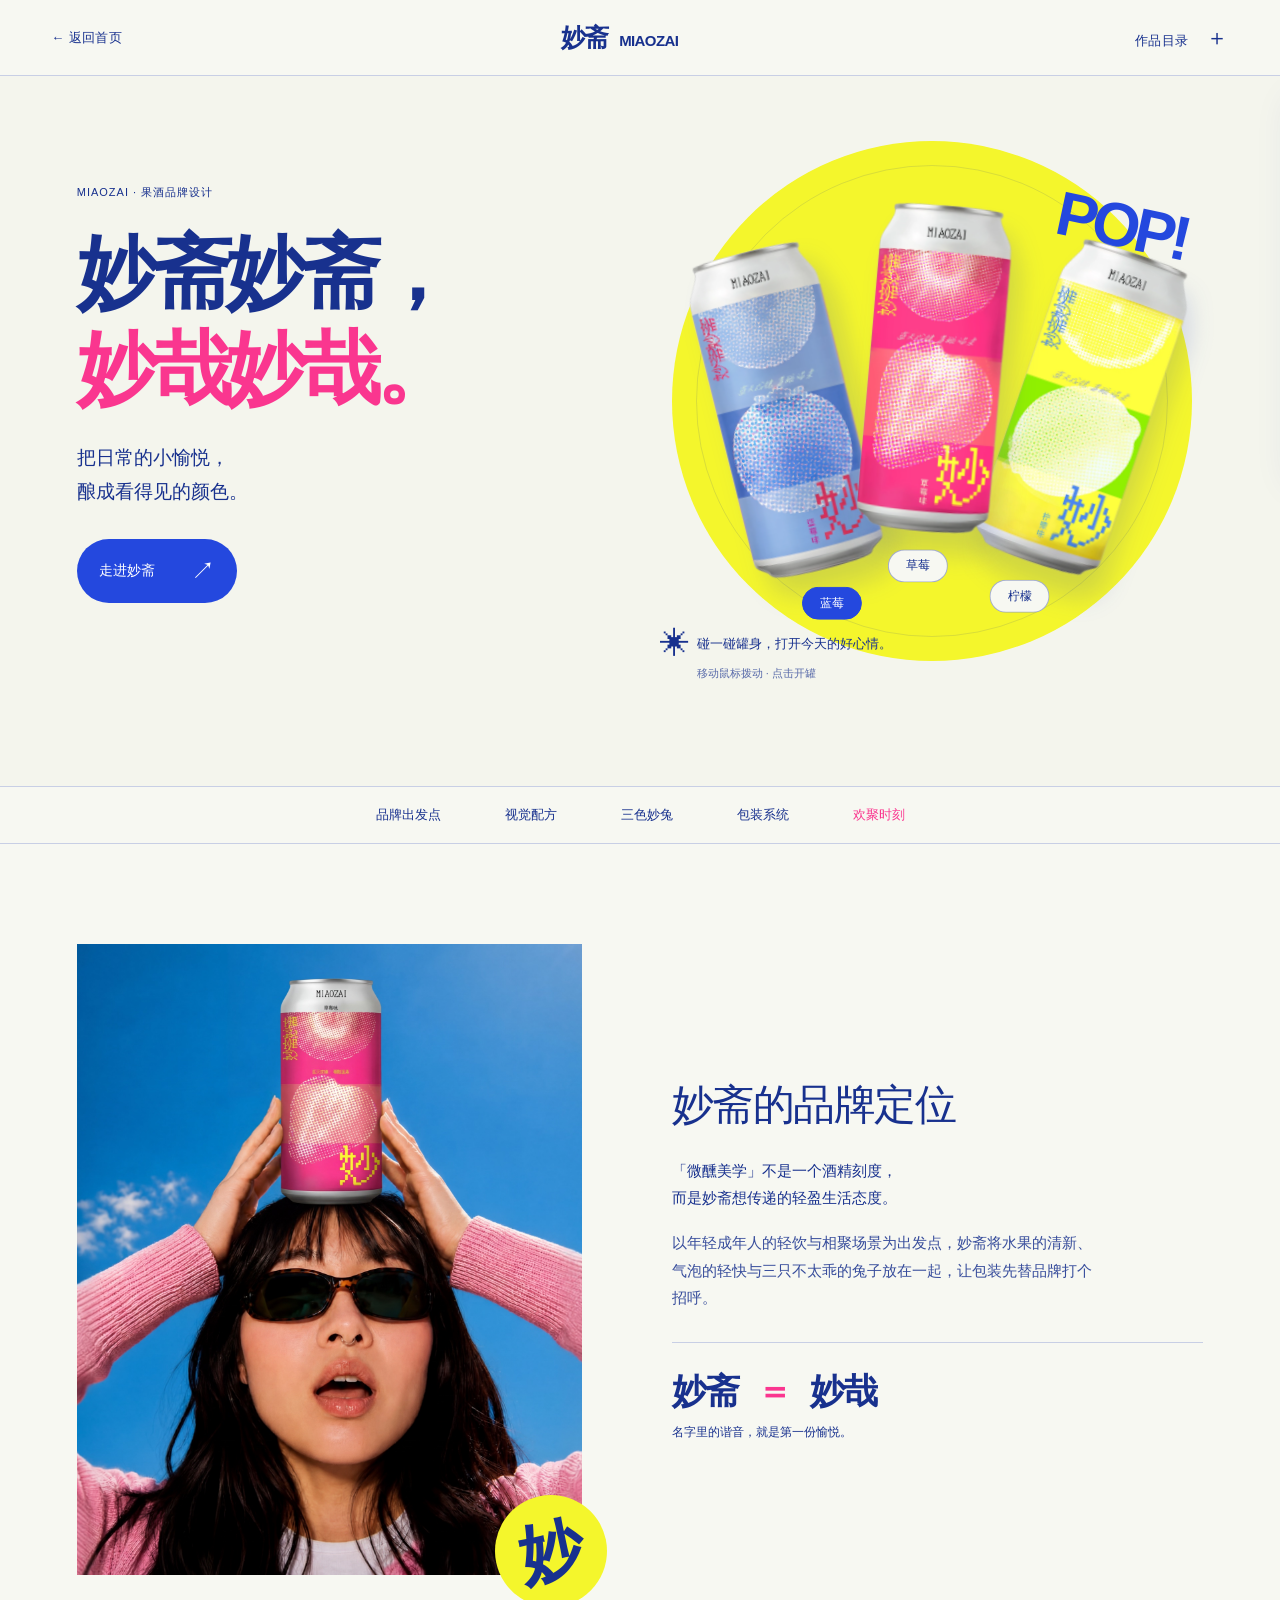
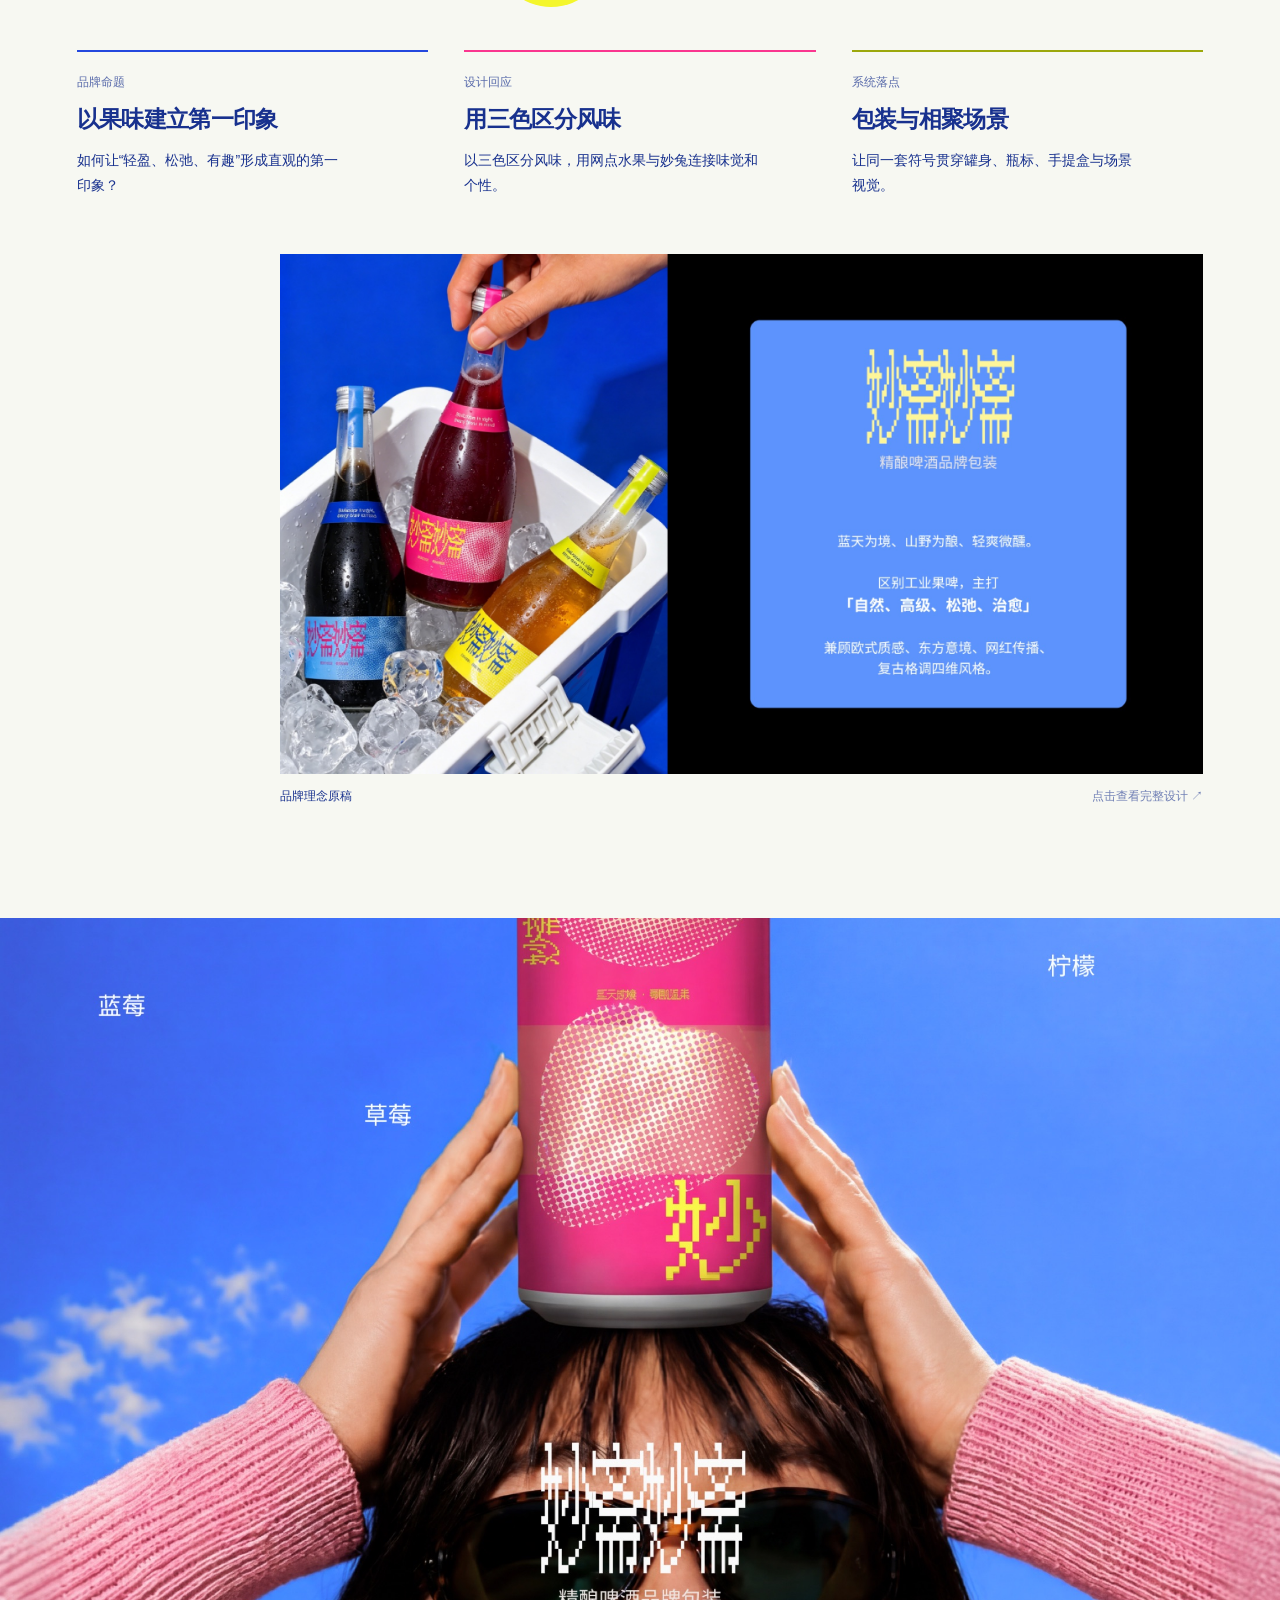
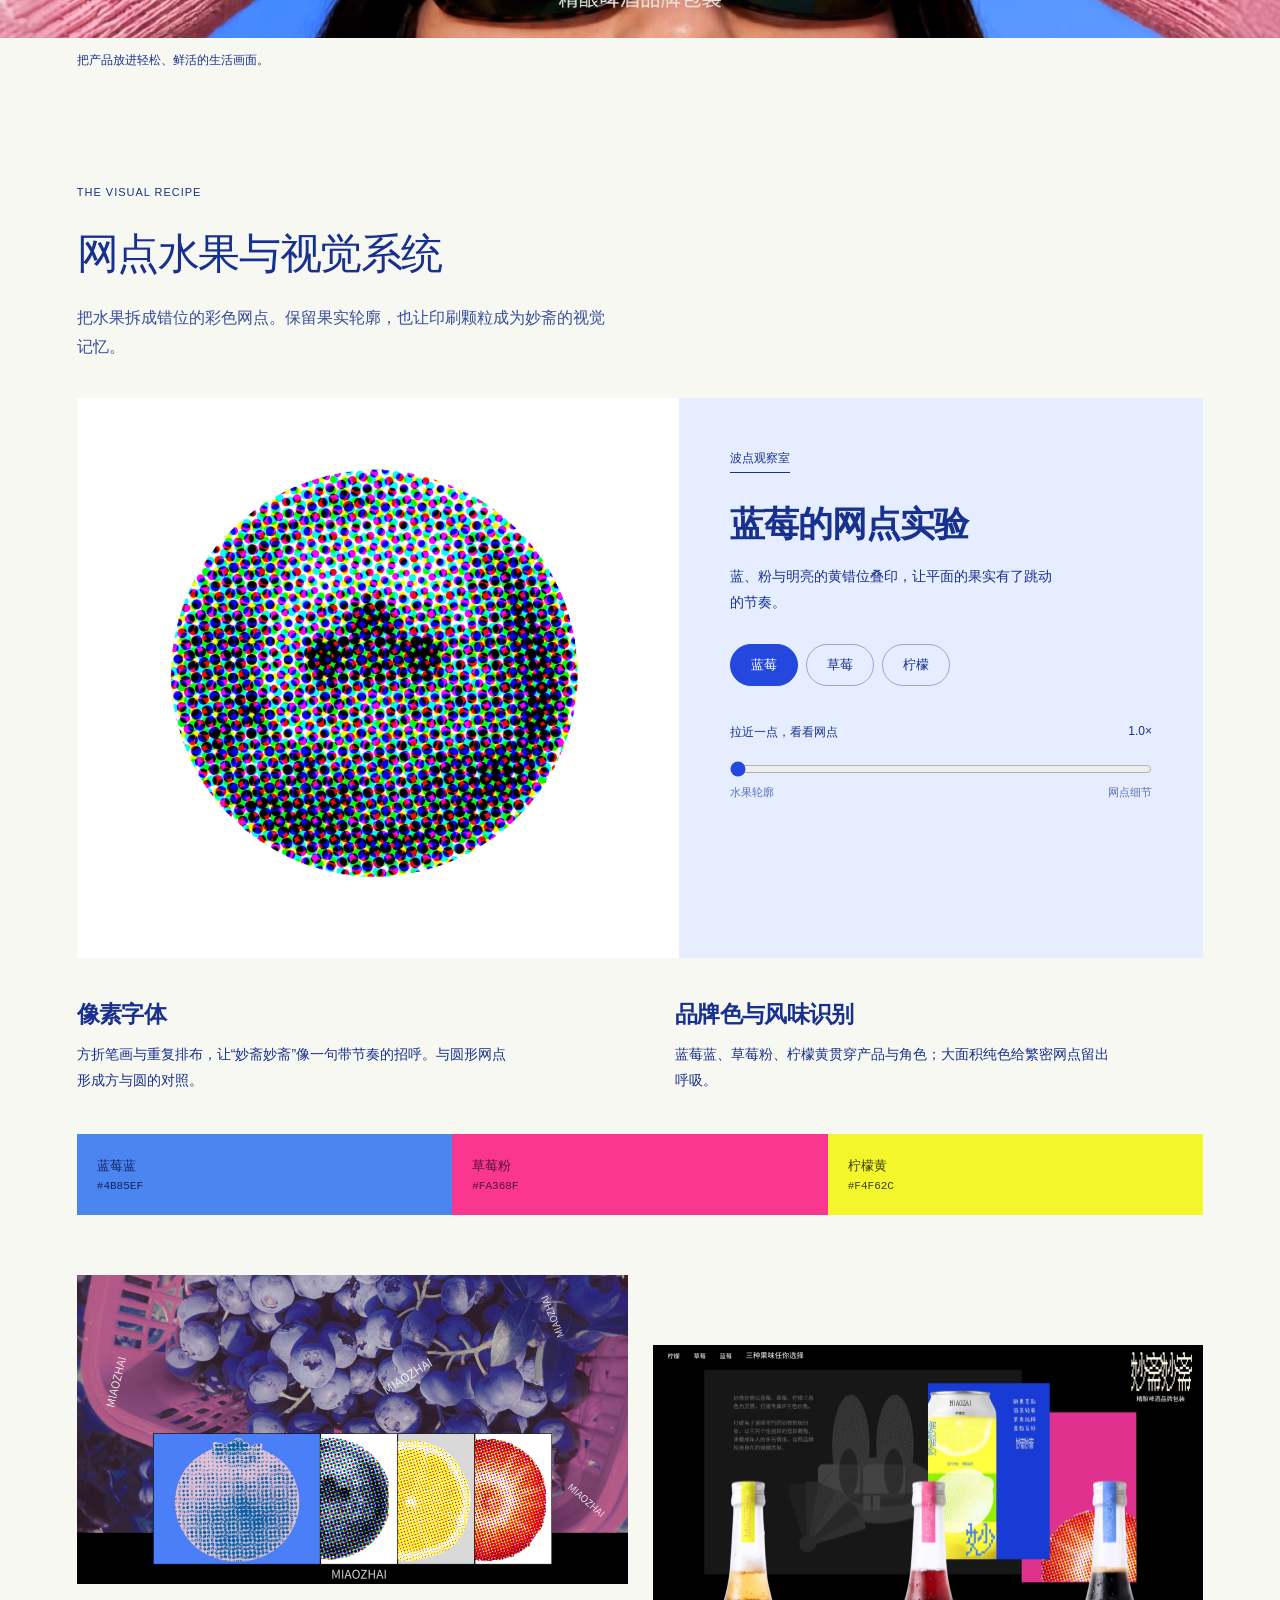
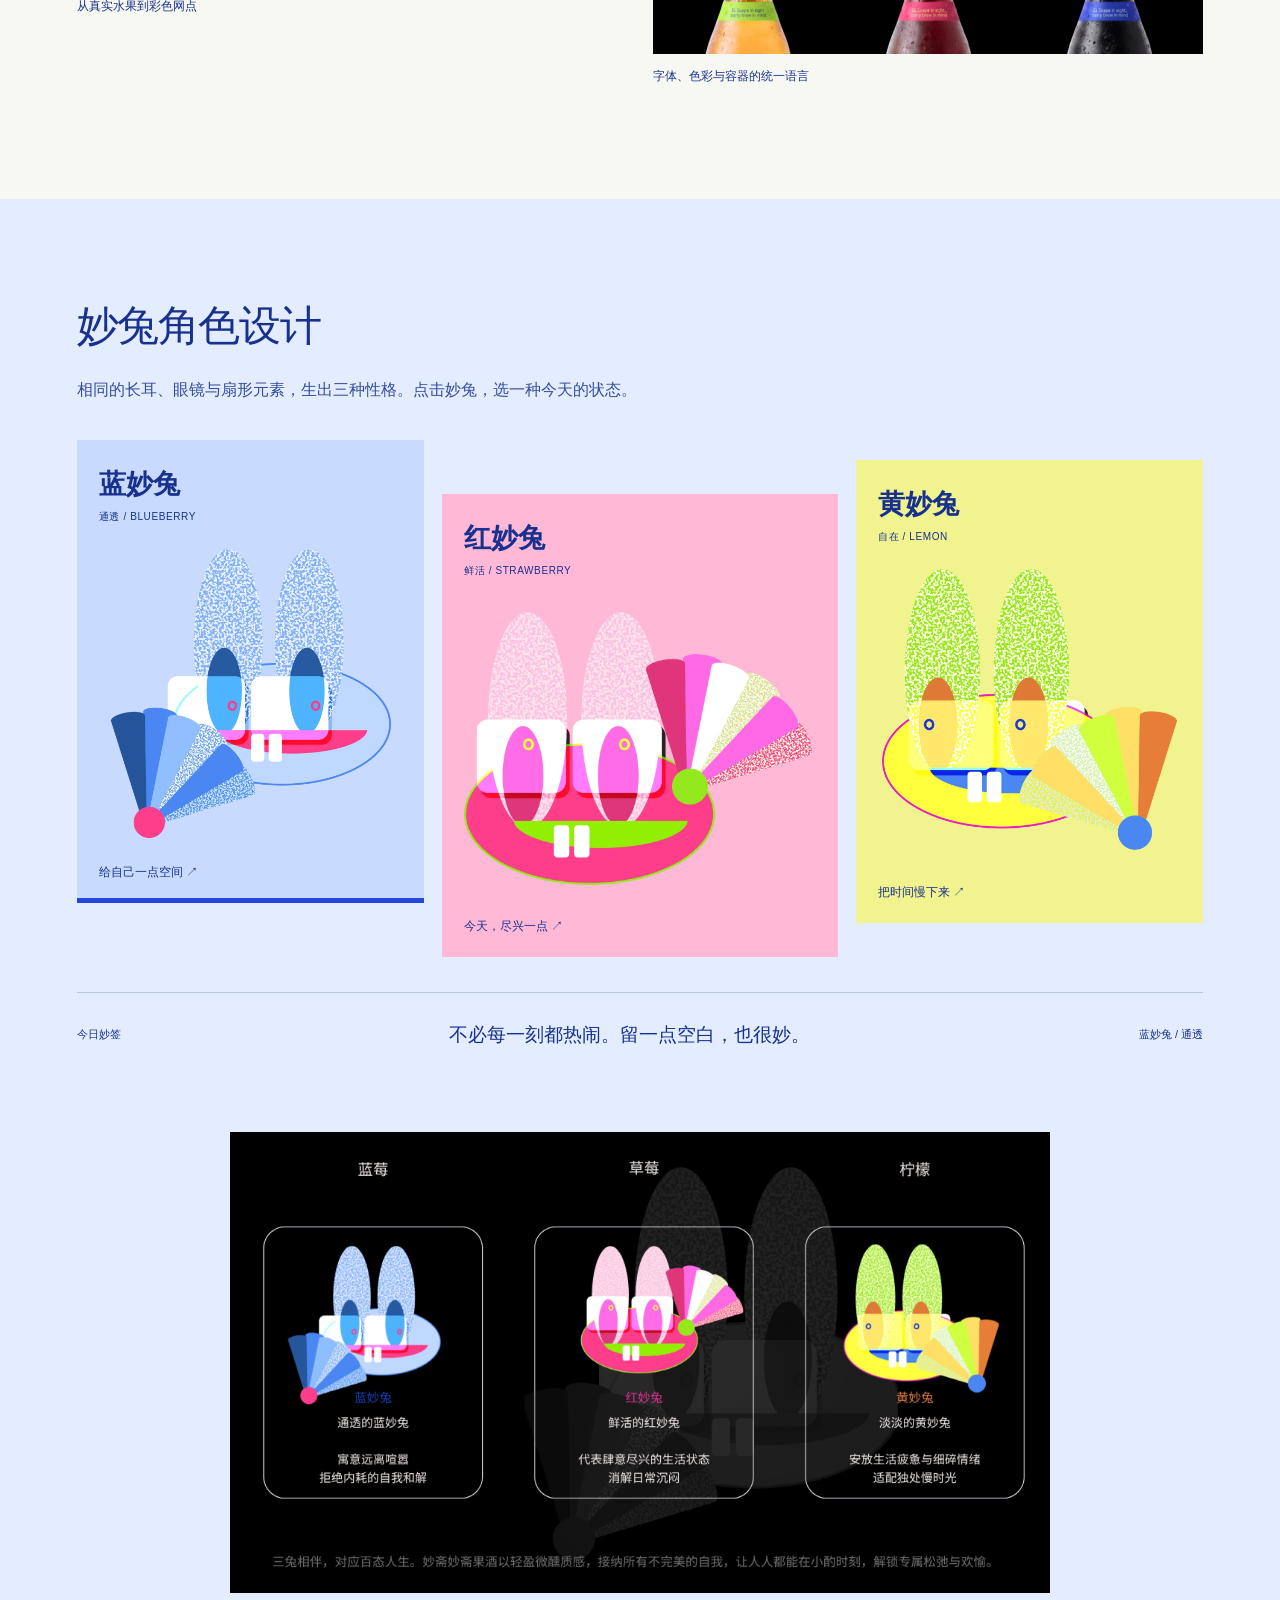
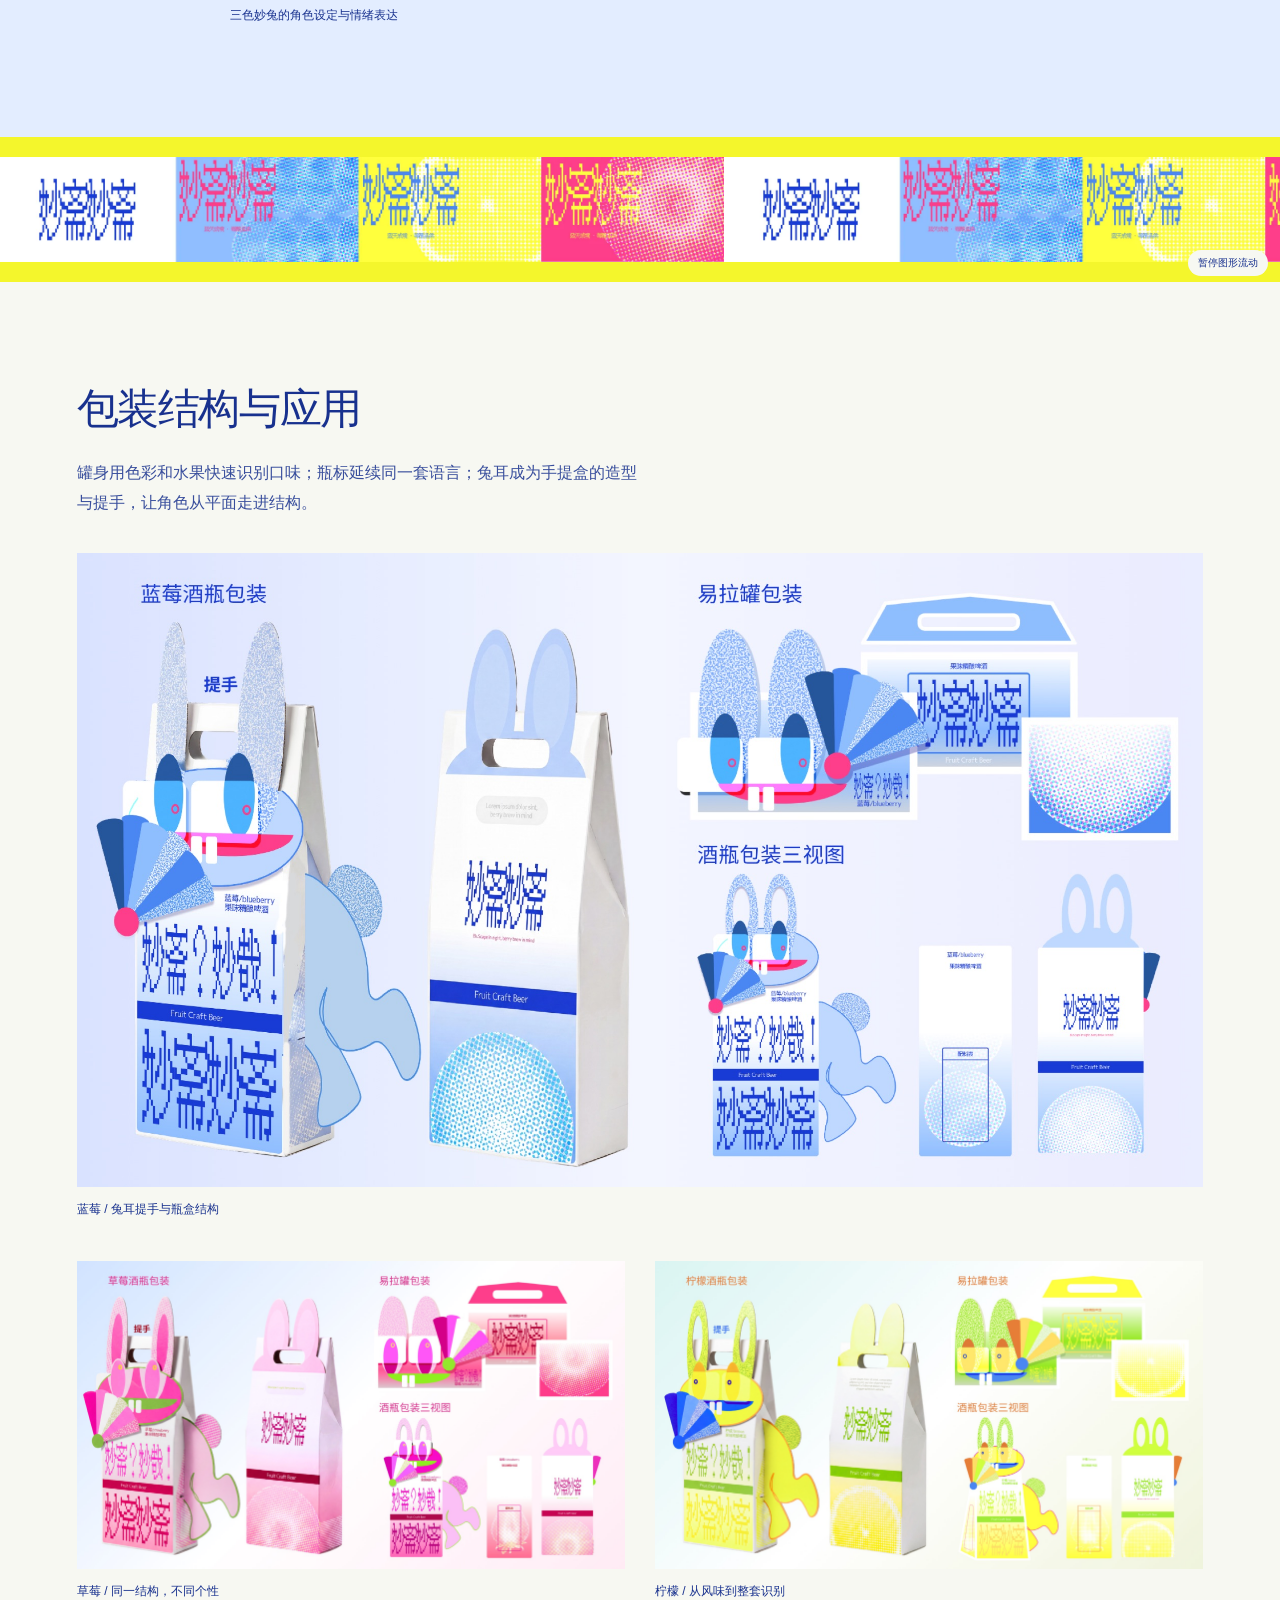
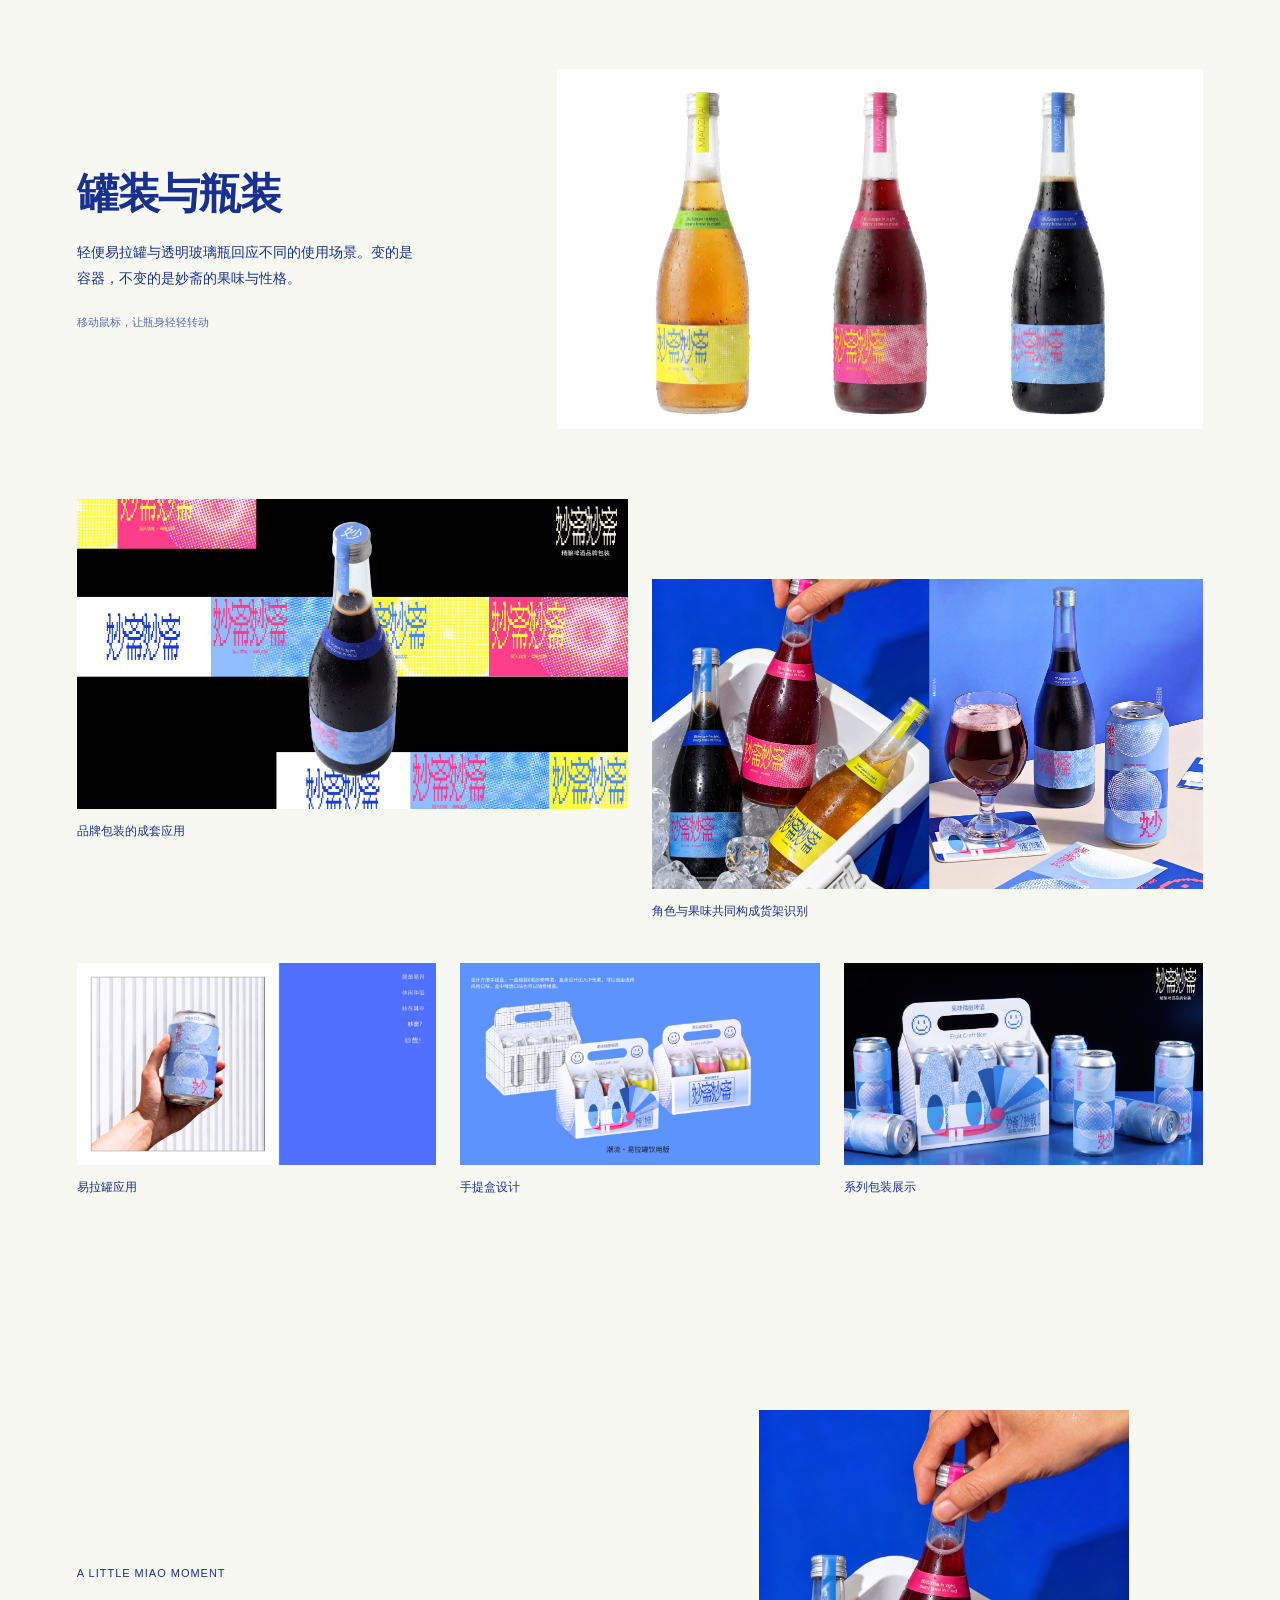
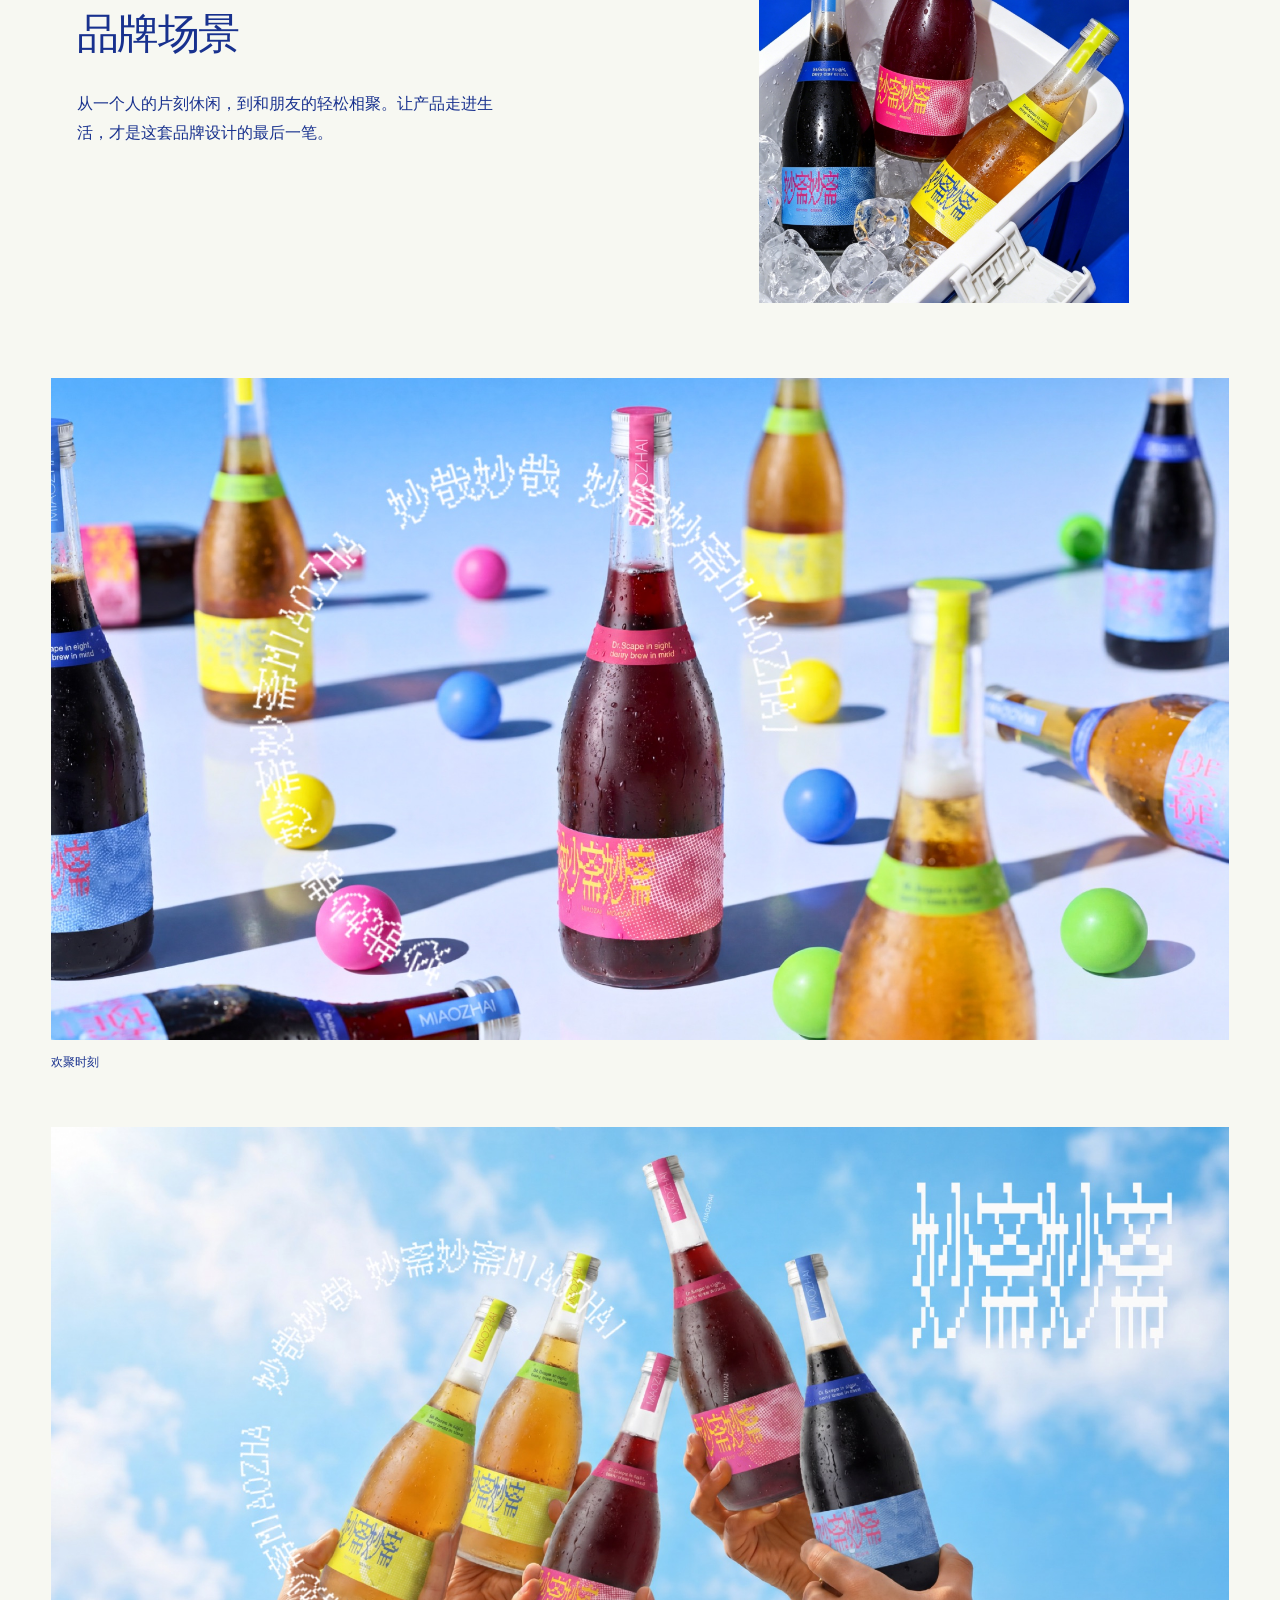
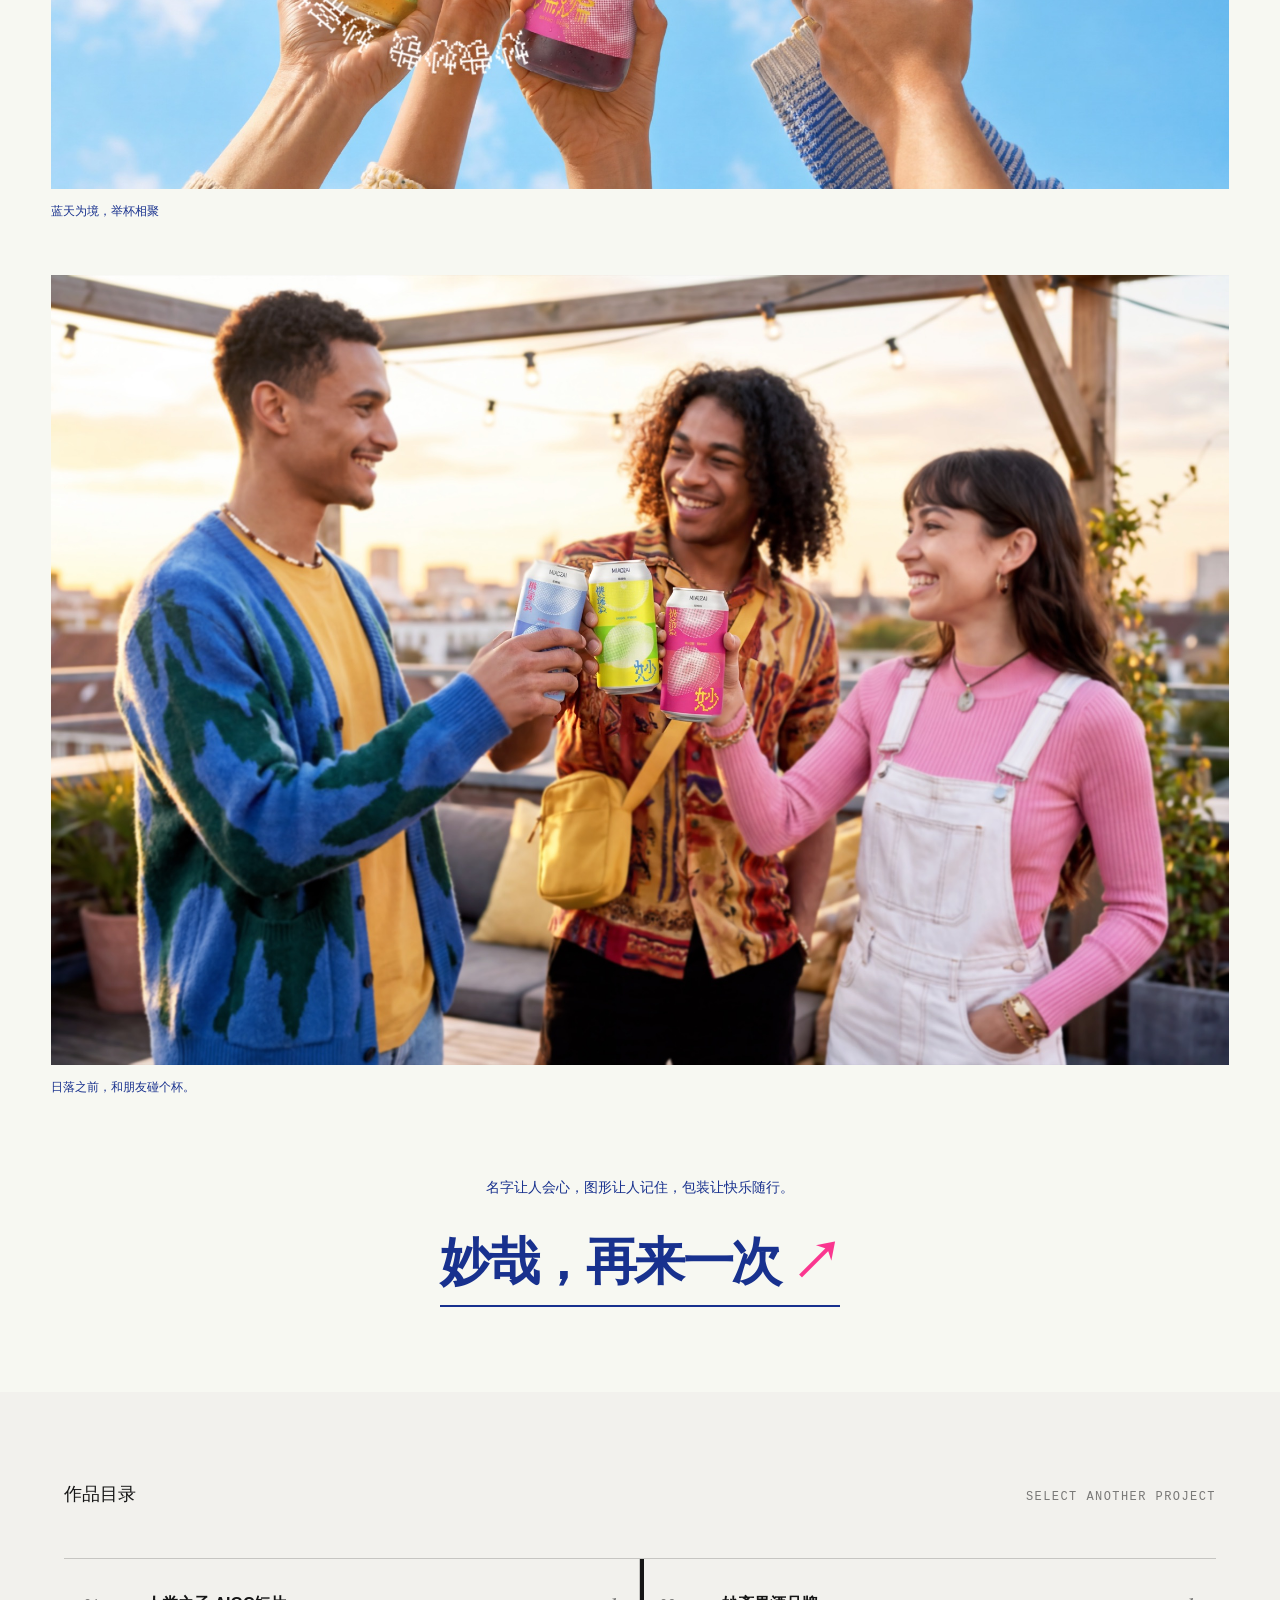
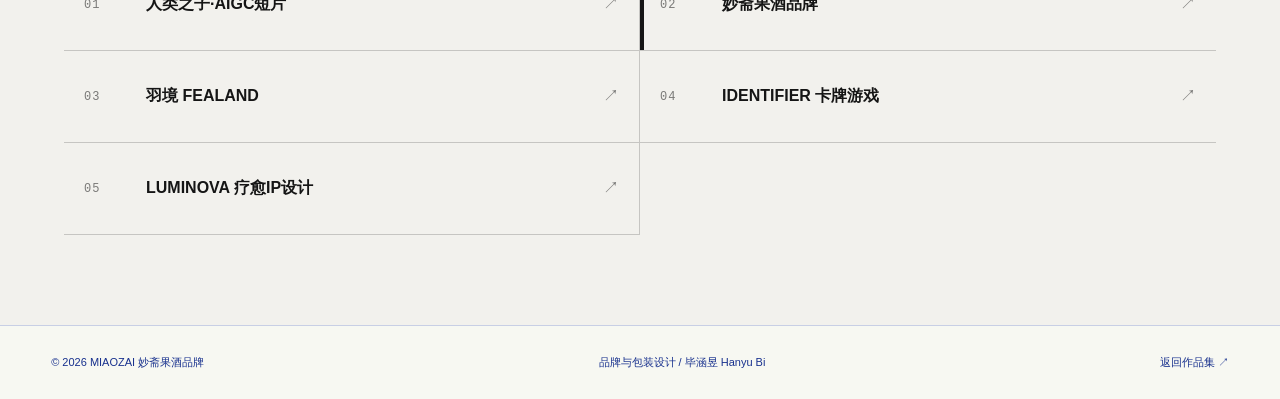
==== commit 556e020a: "Optimize project 2 image loading" ====
--- a/project2.html
+++ b/project2.html
@@ -6,7 +6,7 @@
 <title>妙斋果酒品牌 | MIAOZAI</title>
 <meta name="description" content="毕涵昱的妙斋果酒品牌设计：从微醺美学、彩色波点到三色妙兔，探索一套鲜活的品牌与包装系统。">
 <meta name="theme-color" content="#2448de">
-<link rel="icon" href="miaozai-assets/rabbit-blue.png">
+<link rel="icon" type="image/png" sizes="64x64" href="miaozai-assets/favicon.png">
 <link rel="stylesheet" href="miaozai-assets/miaozai.css">
 <link rel="stylesheet" href="portfolio-directory.css">
 <script src="miaozai-assets/miaozai.js" defer></script>
@@ -42,9 +42,9 @@
 <div class="flavor-disc" aria-hidden="true"></div>
 <span class="hero-pop" aria-hidden="true">POP!</span>
 <div class="cans-container" aria-label="点击开罐，切换口味">
-<button class="can-item" data-flavor="blueberry" aria-label="打开蓝莓味" aria-pressed="true"><img src="can-blueberry.png" width="840" height="2048" alt="蓝莓味妙斋易拉罐" class="can-img" fetchpriority="high"><span class="can-label">蓝莓</span></button>
-<button class="can-item" data-flavor="strawberry" aria-label="打开草莓味" aria-pressed="false"><img src="can-strawberry.png" alt="草莓味妙斋易拉罐" class="can-img" fetchpriority="high"><span class="can-label">草莓</span></button>
-<button class="can-item" data-flavor="lemon" aria-label="打开柠檬味" aria-pressed="false"><img src="can-lemon.png" alt="柠檬味妙斋易拉罐" class="can-img" fetchpriority="high"><span class="can-label">柠檬</span></button>
+<button class="can-item" data-flavor="blueberry" aria-label="打开蓝莓味" aria-pressed="true"><img src="can-blueberry.webp" width="574" height="1400" alt="蓝莓味妙斋易拉罐" class="can-img" fetchpriority="high" decoding="async"><span class="can-label">蓝莓</span></button>
+<button class="can-item" data-flavor="strawberry" aria-label="打开草莓味" aria-pressed="false"><img src="can-strawberry.webp" width="574" height="1400" alt="草莓味妙斋易拉罐" class="can-img" fetchpriority="low" decoding="async"><span class="can-label">草莓</span></button>
+<button class="can-item" data-flavor="lemon" aria-label="打开柠檬味" aria-pressed="false"><img src="can-lemon.webp" width="574" height="1400" alt="柠檬味妙斋易拉罐" class="can-img" fetchpriority="low" decoding="async"><span class="can-label">柠檬</span></button>
 </div>
 <div class="hero-feedback"><span class="small-cross" aria-hidden="true">✳</span><p id="flavor-feedback" aria-live="polite">碰一碰罐身，打开今天的好心情。</p><span class="instruction">移动鼠标拨动 · 点击开罐</span></div>
 </div>
@@ -61,7 +61,7 @@
 <section class="visual-system section-wrap" id="visual-system">
 <header class="section-heading reveal"><p class="eyebrow">THE VISUAL RECIPE</p><h2>网点水果与视觉系统</h2><p>把水果拆成错位的彩色网点。保留果实轮廓，也让印刷颗粒成为妙斋的视觉记忆。</p></header>
 <div class="halftone-lab reveal">
-<div class="halftone-view"><img id="halftone-image" src="miaozai-assets/halftone-blue.png" width="1024" height="1024" alt="蓝莓彩色网点图案" loading="lazy"></div>
+<div class="halftone-view"><img id="halftone-image" src="miaozai-assets/halftone-blue.webp" width="1024" height="1024" alt="蓝莓彩色网点图案" loading="lazy" decoding="async"></div>
 <div class="lab-controls"><span class="lab-label">波点观察室</span><h3>蓝莓的网点实验</h3><p id="lab-description">蓝、粉与明亮的黄错位叠印，让平面的果实有了跳动的节奏。</p><div class="flavor-switch" role="group" aria-label="选择波点水果"><button data-lab="blueberry" aria-pressed="true">蓝莓</button><button data-lab="strawberry" aria-pressed="false">草莓</button><button data-lab="lemon" aria-pressed="false">柠檬</button></div><label class="zoom-label" for="dot-zoom">拉近一点，看看网点 <output id="zoom-value">1.0×</output></label><input id="dot-zoom" type="range" min="1" max="3" step="0.1" value="1"><div class="zoom-ends"><span>水果轮廓</span><span>网点细节</span></div></div>
 </div>
 <div class="visual-notes"><article><h3>像素字体</h3><p>方折笔画与重复排布，让“妙斋妙斋”像一句带节奏的招呼。与圆形网点形成方与圆的对照。</p></article><article><h3>品牌色与风味识别</h3><p>蓝莓蓝、草莓粉、柠檬黄贯穿产品与角色；大面积纯色给繁密网点留出呼吸。</p></article></div>
@@ -71,14 +71,14 @@
 <section class="rabbit-club" id="rabbit-club">
 <div class="section-wrap"><header class="section-heading reveal"><h2>妙兔角色设计</h2><p>相同的长耳、眼镜与扇形元素，生出三种性格。点击妙兔，选一种今天的状态。</p></header>
 <div class="rabbit-lineup" role="group" aria-label="选择妙兔心情">
-<button class="rabbit-choice blue" data-rabbit="blueberry" aria-pressed="true"><span class="rabbit-name">蓝妙兔<small>通透 / BLUEBERRY</small></span><img src="miaozai-assets/rabbit-blue.png" alt="戴眼镜、手持蓝色扇子的蓝妙兔" width="1548" height="1600" loading="lazy"><span class="rabbit-mood">给自己一点空间 ↗</span></button>
-<button class="rabbit-choice pink" data-rabbit="strawberry" aria-pressed="false"><span class="rabbit-name">红妙兔<small>鲜活 / STRAWBERRY</small></span><img src="miaozai-assets/rabbit-red.png" alt="粉色长耳、手持撞色扇子的红妙兔" width="1792" height="1389" loading="lazy"><span class="rabbit-mood">今天，尽兴一点 ↗</span></button>
-<button class="rabbit-choice yellow" data-rabbit="lemon" aria-pressed="false"><span class="rabbit-name">黄妙兔<small>自在 / LEMON</small></span><img src="miaozai-assets/rabbit-yellow.png" alt="黄色脸颊、绿色长耳的黄妙兔" width="1600" height="1567" loading="lazy"><span class="rabbit-mood">把时间慢下来 ↗</span></button>
+<button class="rabbit-choice blue" data-rabbit="blueberry" aria-pressed="true"><span class="rabbit-name">蓝妙兔<small>通透 / BLUEBERRY</small></span><img src="miaozai-assets/rabbit-blue.webp" alt="戴眼镜、手持蓝色扇子的蓝妙兔" width="1064" height="1100" loading="lazy" decoding="async"><span class="rabbit-mood">给自己一点空间 ↗</span></button>
+<button class="rabbit-choice pink" data-rabbit="strawberry" aria-pressed="false"><span class="rabbit-name">红妙兔<small>鲜活 / STRAWBERRY</small></span><img src="miaozai-assets/rabbit-red.webp" alt="粉色长耳、手持撞色扇子的红妙兔" width="1100" height="853" loading="lazy" decoding="async"><span class="rabbit-mood">今天，尽兴一点 ↗</span></button>
+<button class="rabbit-choice yellow" data-rabbit="lemon" aria-pressed="false"><span class="rabbit-name">黄妙兔<small>自在 / LEMON</small></span><img src="miaozai-assets/rabbit-yellow.webp" alt="黄色脸颊、绿色长耳的黄妙兔" width="1100" height="1078" loading="lazy" decoding="async"><span class="rabbit-mood">把时间慢下来 ↗</span></button>
 </div>
 <div class="mood-note" aria-live="polite"><span>今日妙签</span><p id="mood-copy">不必每一刻都热闹。留一点空白，也很妙。</p><span id="mood-name">蓝妙兔 / 通透</span></div>
 <figure class="artwork rabbit-original reveal"><button class="image-open" aria-label="放大三色妙兔设计原稿"><img src="33.jpg" width="1920" height="1080" alt="蓝妙兔、红妙兔、黄妙兔性格设定原稿" loading="lazy"></button><figcaption>三色妙兔的角色设定与情绪表达</figcaption></figure>
 </div></section>
-<div class="brand-strip"><div class="marquee-track"><img src="横条.png" alt="妙斋品牌图形横条" loading="lazy"><img src="横条.png" alt="" aria-hidden="true" loading="lazy"></div><button class="motion-toggle" aria-pressed="false">暂停图形流动</button></div>
+<div class="brand-strip"><div class="marquee-track"><img src="横条.webp" width="1600" height="232" alt="妙斋品牌图形横条" loading="lazy" decoding="async"><img src="横条.webp" width="1600" height="232" alt="" aria-hidden="true" loading="lazy" decoding="async"></div><button class="motion-toggle" aria-pressed="false">暂停图形流动</button></div>
 <section class="packaging section-wrap" id="packaging">
 <header class="section-heading reveal"><h2>包装结构与应用</h2><p>罐身用色彩和水果快速识别口味；瓶标延续同一套语言；兔耳成为手提盒的造型与提手，让角色从平面走进结构。</p></header>
 <div class="package-boards">
